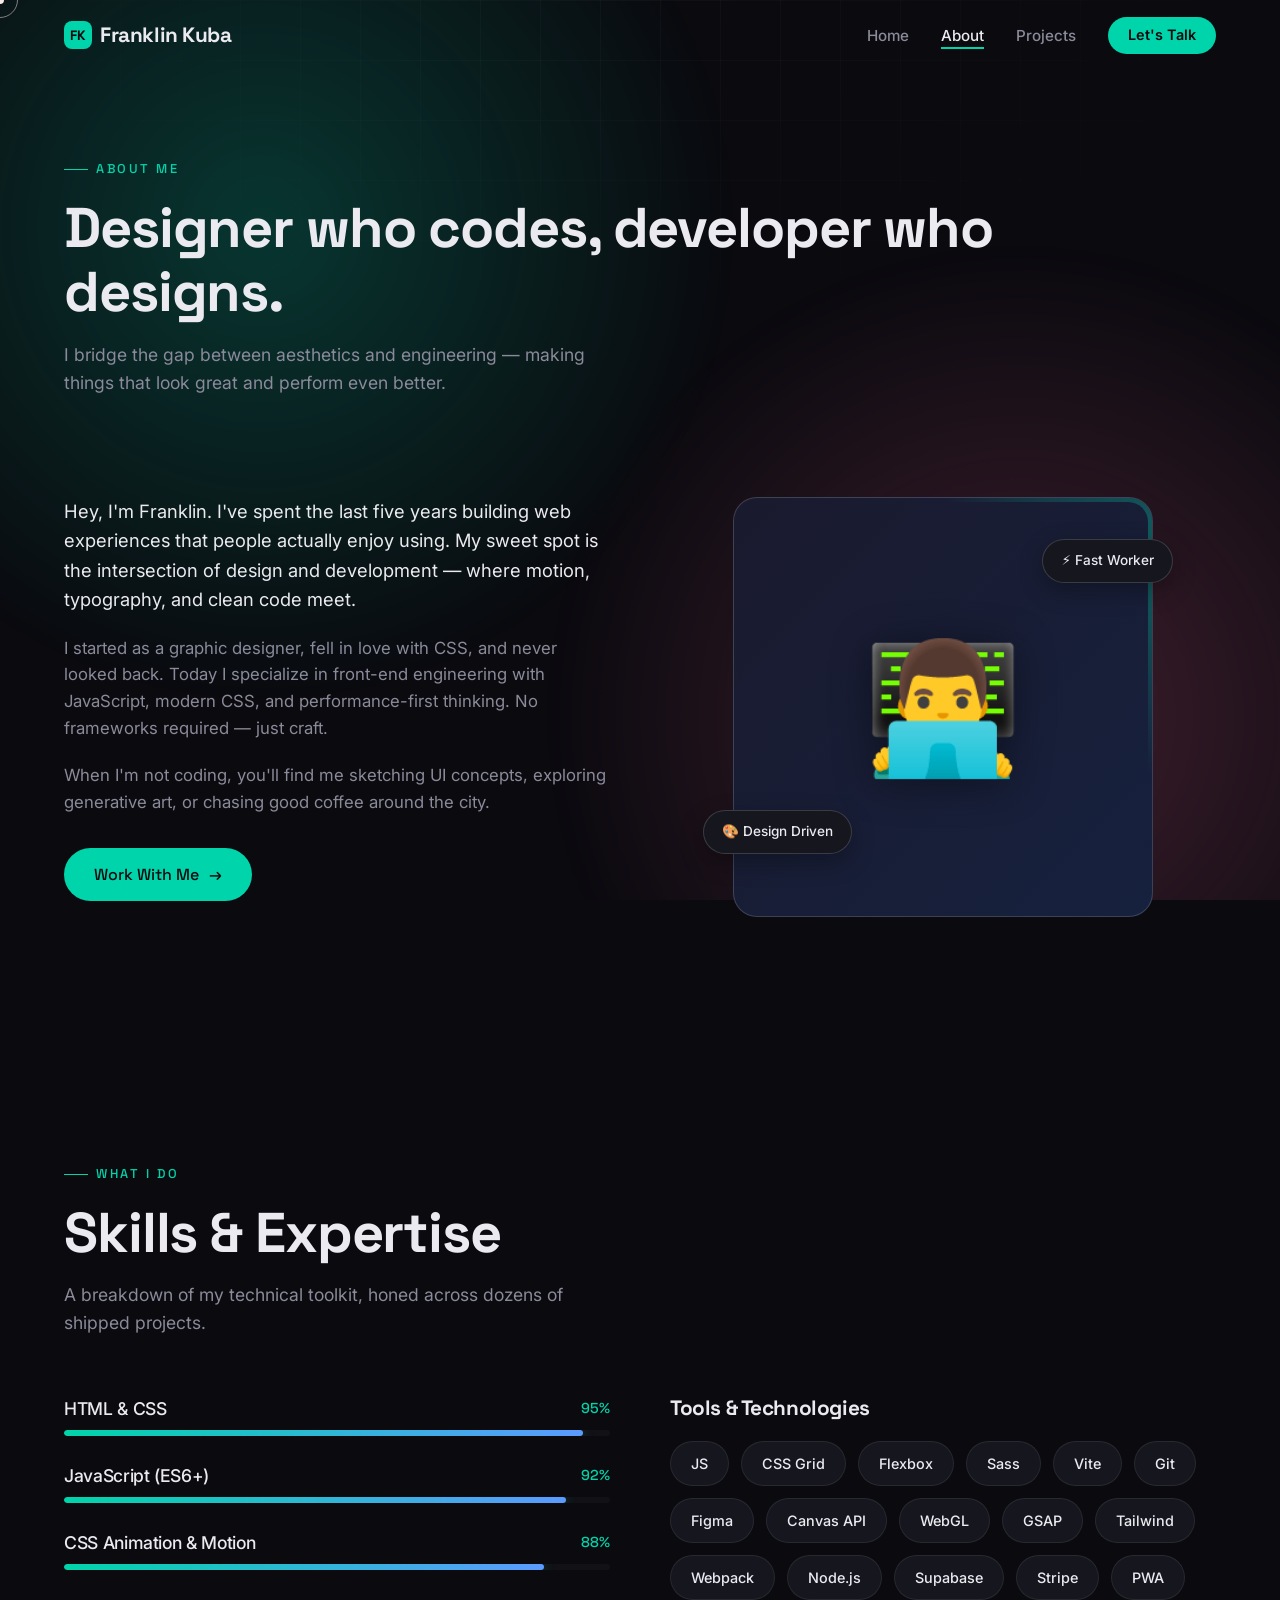
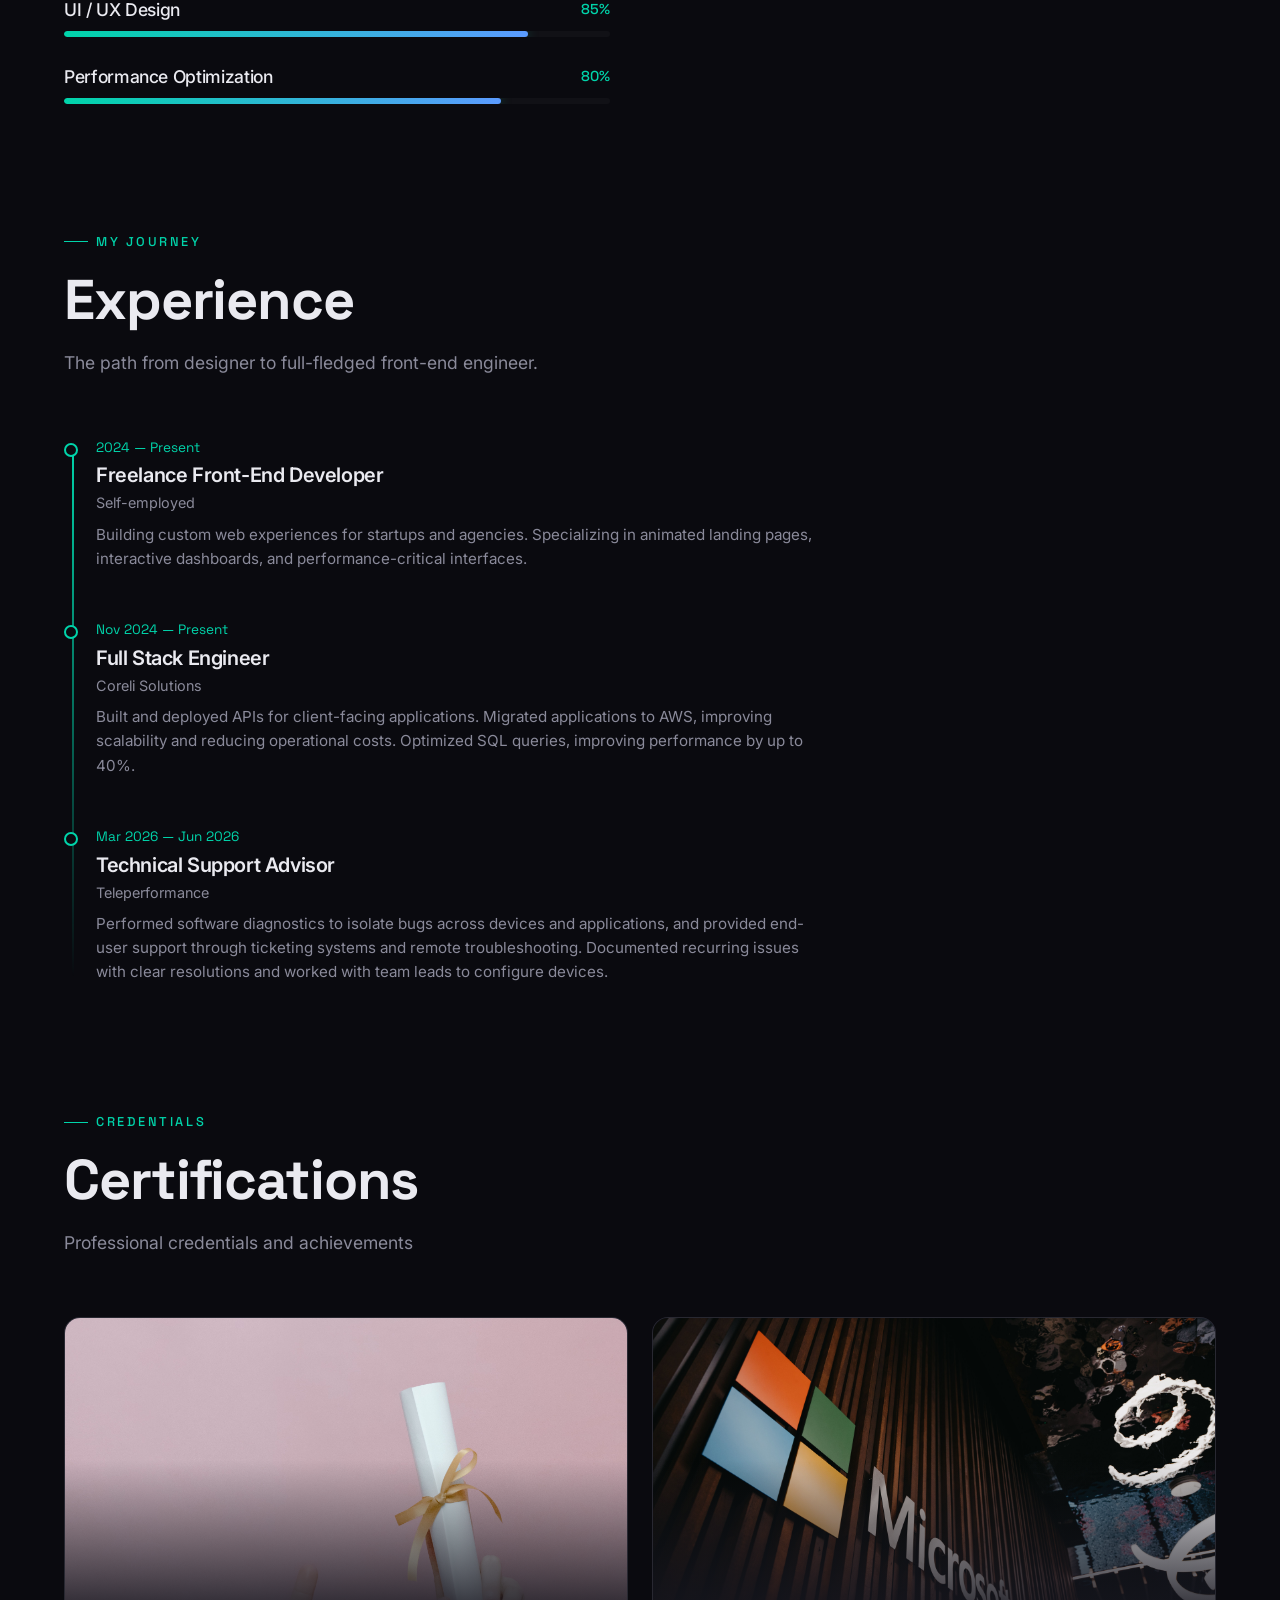
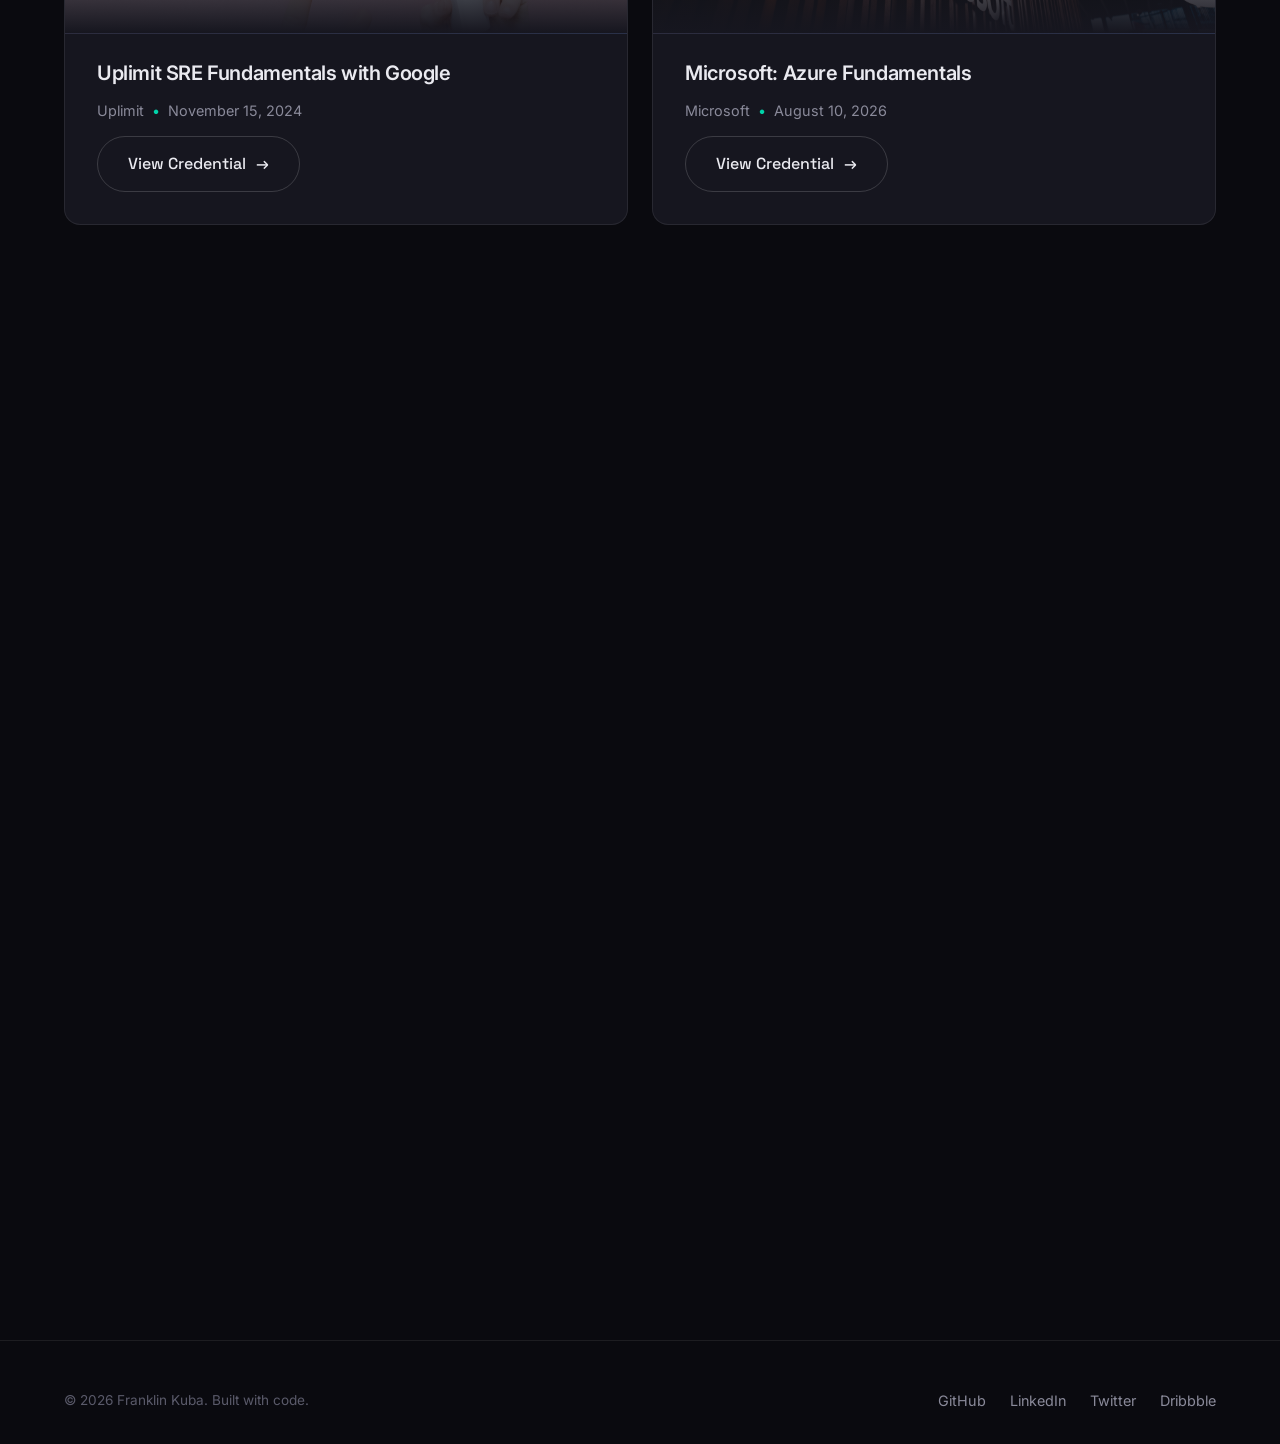
==== pages/about.html @ eb05f1f0 "chore: Fix wrong css path links" ====
<!doctype html>
<html lang="en">
  <head>
    <meta charset="UTF-8" />
    <link rel="icon" type="image/svg+xml" href="/vite.svg" />
    <meta name="viewport" content="width=device-width, initial-scale=1.0" />
    <link rel="stylesheet" href="../css/general.css" />
    <link rel="stylesheet" href="../css/about.css" />
    <title>About — Franklin Kuba</title>
  </head>
  <body>
    <div class="loader">
      <div class="loader-text">ABOUT</div>
      <div class="loader-bar"></div>
    </div>

    <div class="cursor-dot"></div>
    <div class="cursor-ring"></div>

    <div class="aurora"></div>
    <div class="grid-overlay"></div>

    <div class="page-wrapper">
      <!-- Navbar -->
      <nav class="navbar">
        <div class="container">
          <a href="../index.html" class="logo">
            <span class="logo-mark">FK</span>
            Franklin Kuba
          </a>
          <button class="nav-toggle" aria-label="Toggle menu">
            <span></span><span></span><span></span>
          </button>
          <ul class="nav-links">
            <li><a href="../index.html">Home</a></li>
            <li><a href="about.html">About</a></li>
            <li><a href="projects.html">Projects</a></li>
            <li>
              <a href="contact.html" class="nav-cta">Let's Talk</a>
            </li>
          </ul>
        </div>
      </nav>

      <!-- Page header -->
      <section class="page-header">
        <div class="container">
          <div class="reveal">
            <div class="eyebrow">About Me</div>
            <h1 class="section-title" style="margin-bottom: 16px">
              Designer who codes, developer who designs.
            </h1>
            <p class="section-sub">
              I bridge the gap between aesthetics and engineering — making
              things that look great and perform even better.
            </p>
          </div>
        </div>
      </section>

      <!-- Bio + Avatar -->
      <section style="padding-top: 0">
        <div class="container">
          <div class="two-col">
            <div class="reveal">
              <p
                style="
                  font-size: 1.15rem;
                  margin-bottom: 20px;
                  color: var(--text);
                "
              >
                Hey, I'm Franklin. I've spent the last five years building web
                experiences that people actually enjoy using. My sweet spot is
                the intersection of design and development — where motion,
                typography, and clean code meet.
              </p>
              <p
                style="
                  font-size: 1.05rem;
                  margin-bottom: 20px;
                  color: var(--text-muted);
                "
              >
                I started as a graphic designer, fell in love with CSS, and
                never looked back. Today I specialize in front-end engineering
                with JavaScript, modern CSS, and performance-first thinking. No
                frameworks required — just craft.
              </p>
              <p style="font-size: 1.05rem; color: var(--text-muted)">
                When I'm not coding, you'll find me sketching UI concepts,
                exploring generative art, or chasing good coffee around the
                city.
              </p>
              <div style="margin-top: 32px">
                <a href="contact.html" class="btn btn-primary">
                  Work With Me
                  <span>→</span>
                </a>
              </div>
            </div>

            <div class="reveal reveal-delay-2">
              <div class="avatar-wrap" data-parallax="0.05">
                <div class="avatar-frame">
                  <span class="emoji-inner">👨‍💻</span>
                </div>
                <div class="floating-badge badge-1">⚡ Fast Worker</div>
                <div class="floating-badge badge-2">🎨 Design Driven</div>
              </div>
            </div>
          </div>
        </div>
      </section>

      <!-- Skills -->
      <section>
        <div class="container">
          <div class="reveal">
            <div class="eyebrow">What I Do</div>
            <h2 class="section-title">Skills & Expertise</h2>
            <p class="section-sub">
              A breakdown of my technical toolkit, honed across dozens of
              shipped projects.
            </p>
          </div>

          <div class="two-col">
            <div class="skills-list reveal">
              <div class="skill-row">
                <div class="skill-head">
                  <h4>HTML & CSS</h4>
                  <span class="pct">95%</span>
                </div>
                <div class="skill-bar">
                  <div class="skill-fill" data-pct="95"></div>
                </div>
              </div>
              <div class="skill-row">
                <div class="skill-head">
                  <h4>JavaScript (ES6+)</h4>
                  <span class="pct">92%</span>
                </div>
                <div class="skill-bar">
                  <div class="skill-fill" data-pct="92"></div>
                </div>
              </div>
              <div class="skill-row">
                <div class="skill-head">
                  <h4>CSS Animation & Motion</h4>
                  <span class="pct">88%</span>
                </div>
                <div class="skill-bar">
                  <div class="skill-fill" data-pct="88"></div>
                </div>
              </div>
              <div class="skill-row">
                <div class="skill-head">
                  <h4>UI / UX Design</h4>
                  <span class="pct">85%</span>
                </div>
                <div class="skill-bar">
                  <div class="skill-fill" data-pct="85"></div>
                </div>
              </div>
              <div class="skill-row">
                <div class="skill-head">
                  <h4>Performance Optimization</h4>
                  <span class="pct">80%</span>
                </div>
                <div class="skill-bar">
                  <div class="skill-fill" data-pct="80"></div>
                </div>
              </div>
            </div>

            <div class="reveal reveal-delay-2">
              <h3 style="font-size: 1.3rem; margin-bottom: 20px">
                Tools & Technologies
              </h3>
              <div class="skill-chips">
                <div class="chip">JS</div>
                <div class="chip">CSS Grid</div>
                <div class="chip">Flexbox</div>
                <div class="chip">Sass</div>
                <div class="chip">Vite</div>
                <div class="chip">Git</div>
                <div class="chip">Figma</div>
                <div class="chip">Canvas API</div>
                <div class="chip">WebGL</div>
                <div class="chip">GSAP</div>
                <div class="chip">Tailwind</div>
                <div class="chip">Webpack</div>
                <div class="chip">Node.js</div>
                <div class="chip">Supabase</div>
                <div class="chip">Stripe</div>
                <div class="chip">PWA</div>
              </div>
            </div>
          </div>
        </div>
      </section>

      <!-- Timeline -->
      <section style="padding-top: 0">
        <div class="container">
          <div class="reveal">
            <div class="eyebrow">My Journey</div>
            <h2 class="section-title">Experience</h2>
            <p class="section-sub">
              The path from designer to full-fledged front-end engineer.
            </p>
          </div>

          <div class="timeline">
            <div class="timeline-item reveal">
              <div class="timeline-date">2024 — Present</div>
              <h4>Freelance Front-End Developer</h4>
              <div class="org">Self-employed</div>
              <p>
                Building custom web experiences for startups and agencies.
                Specializing in animated landing pages, interactive dashboards,
                and performance-critical interfaces.
              </p>
            </div>
            <div class="timeline-item reveal reveal-delay-1">
              <div class="timeline-date">Nov 2024 — Present</div>
              <h4>Full Stack Engineer</h4>
              <div class="org">Coreli Solutions</div>
              <p>
                Built and deployed APIs for client-facing applications. Migrated
                applications to AWS, improving scalability and reducing
                operational costs. Optimized SQL queries, improving performance
                by up to 40%.
              </p>
            </div>
            <div class="timeline-item reveal reveal-delay-2">
              <div class="timeline-date">Mar 2026 — Jun 2026</div>
              <h4>Technical Support Advisor</h4>
              <div class="org">Teleperformance</div>
              <p>
                Performed software diagnostics to isolate bugs across devices
                and applications, and provided end-user support through
                ticketing systems and remote troubleshooting. Documented
                recurring issues with clear resolutions and worked with team
                leads to configure devices.
              </p>
            </div>
          </div>
        </div>
      </section>

      <!-- Certifications -->
      <section style="padding-top: 0">
        <div class="container">
          <div class="reveal">
            <div class="eyebrow">Credentials</div>
            <h2 class="section-title">Certifications</h2>
            <p class="section-sub">Professional credentials and achievements</p>
          </div>

          <div class="info-grid">
            <article class="info-card reveal">
              <div class="info-card-image">
                <img
                  src="/images/pexels-certification.jpg"
                  alt="Uplimit SRE Fundamentals with Google certification"
                  loading="lazy"
                />
              </div>
              <div class="info-card-body">
                <h3>Uplimit SRE Fundamentals with Google</h3>
                <div class="info-card-meta">
                  <span>Uplimit</span>
                  <span class="dot">•</span>
                  <time datetime="2024-11-15">November 15, 2024</time>
                </div>
                <a
                  href="https://www.credential.net/1b061825-208e-40e1-88e0-7d75e5f5a80b#acc.vcsWuq3P"
                  target="_blank"
                  rel="noopener noreferrer"
                  class="btn btn-ghost"
                  >View Credential <span>→</span></a
                >
              </div>
            </article>

            <article class="info-card reveal reveal-delay-1">
              <div class="info-card-image">
                <img
                  src="/images/pexels-microsoft.jpg"
                  alt="Microsoft Azure Fundamentals certification"
                  loading="lazy"
                />
              </div>
              <div class="info-card-body">
                <h3>Microsoft: Azure Fundamentals</h3>
                <div class="info-card-meta">
                  <span>Microsoft</span>
                  <span class="dot">•</span>
                  <time datetime="2026-08-10">August 10, 2026</time>
                </div>
                <a
                  href="https://learn.microsoft.com/en-us/users/franklinkuba-4340/credentials/a5c5408ed3b37ac4?ref=https%3A%2F%2Fwww.linkedin.com%2F"
                  target="_blank"
                  rel="noopener noreferrer"
                  class="btn btn-ghost"
                  >View Credential <span>→</span></a
                >
              </div>
            </article>
          </div>
        </div>
      </section>

      <!-- Resume -->
      <section style="padding-top: 0">
        <div class="container">
          <div class="reveal">
            <div class="eyebrow">Resume</div>
            <h2 class="section-title">Resume</h2>
            <p class="section-sub">
              View my professional experience and qualifications
            </p>
          </div>

          <div class="info-grid">
            <article class="info-card info-card-wide reveal">
              <div class="info-card-image">
                <img
                  src="/images/pexels-resume.jpg"
                  alt="Franklin Kuba professional resume"
                  loading="lazy"
                />
              </div>
              <div class="info-card-body">
                <h3>My Professional Resume</h3>
                <p>
                  View my complete work history, education, and skills. Download
                  a copy for your records or view it online to see my full
                  professional background and technical expertise.
                </p>
                <div class="info-card-actions">
                  <a
                    href="/docs/Franklin_kuba_resume_oct_13.pdf"
                    target="_blank"
                    rel="noopener noreferrer"
                    class="btn btn-primary"
                    >View Resume <span>→</span></a
                  >
                  <a
                    href="/docs/Franklin_kuba_resume_oct_13.pdf"
                    download
                    class="btn btn-ghost"
                    >Download Resume</a
                  >
                </div>
              </div>
            </article>
          </div>
        </div>
      </section>

      <!-- CTA -->
      <section style="padding-top: 0">
        <div class="container">
          <div class="reveal" style="text-align: center">
            <h2 class="section-title">Want to know more?</h2>
            <p
              class="section-sub"
              style="margin-left: auto; margin-right: auto"
            >
              Check out my work or reach out directly — I'd love to hear about
              your project.
            </p>
            <div
              style="
                display: flex;
                gap: 16px;
                justify-content: center;
                flex-wrap: wrap;
              "
            >
              <a href="projects.html" class="btn btn-primary"
                >View Projects <span>→</span></a
              >
              <a href="contact.html" class="btn btn-ghost">Contact Me</a>
            </div>
          </div>
        </div>
      </section>

      <footer class="footer">
        <div class="container">
          <div class="footer-copy">© 2026 Franklin Kuba. Built with code.</div>
          <div class="footer-links">
            <a href="https://github.com" target="_blank">GitHub</a>
            <a href="https://linkedin.com" target="_blank">LinkedIn</a>
            <a href="https://twitter.com" target="_blank">Twitter</a>
            <a href="https://dribbble.com" target="_blank">Dribbble</a>
          </div>
        </div>
      </footer>
    </div>

    <script type="module" src="/js/main.js"></script>
  </body>
</html>
---- css/general.css ----
/* ============================================
   Portfolio — General (shared on every page)
   ============================================ */

@import url("https://fonts.googleapis.com/css2?family=Space+Grotesk:wght@400;500;700&family=Inter:wght@300;400;500;600&display=swap");

/* ---------- Reset & Base ---------- */
*,
*::before,
*::after {
  margin: 0;
  padding: 0;
  box-sizing: border-box;
}

:root {
  /* Colors */
  --bg: #0a0a0f;
  --bg-elev: #12121a;
  --bg-card: #16161f;
  --surface: rgba(255, 255, 255, 0.03);
  --surface-hover: rgba(255, 255, 255, 0.07);

  --text: #eaeaf0;
  --text-muted: #8a8a9a;
  --text-dim: #5a5a6a;

  --accent: #00d4aa;
  --accent-dim: #00a88a;
  --accent-glow: rgba(0, 212, 170, 0.35);
  --accent-2: #ff6b9d;
  --accent-3: #5b9bff;

  --border: rgba(255, 255, 255, 0.08);
  --border-bright: rgba(255, 255, 255, 0.16);

  /* Typography */
  --font-display: "Space Grotesk", system-ui, sans-serif;
  --font-body: "Inter", system-ui, sans-serif;

  /* Spacing */
  --space: 8px;
  --radius: 16px;
  --radius-sm: 10px;

  /* Transitions */
  --ease-out: cubic-bezier(0.16, 1, 0.3, 1);
  --ease-in-out: cubic-bezier(0.65, 0, 0.35, 1);
  --spring: cubic-bezier(0.34, 1.56, 0.64, 1);
  --ease-soft: cubic-bezier(0.33, 1, 0.68, 1);

  --nav-h: 72px;
}

html {
  scroll-behavior: smooth;
}

body {
  font-family: var(--font-body);
  font-weight: 400;
  line-height: 1.6;
  color: var(--text);
  background: var(--bg);
  overflow-x: hidden;
  -webkit-font-smoothing: antialiased;
  -moz-osx-font-smoothing: grayscale;
}

a {
  color: inherit;
  text-decoration: none;
}

ul {
  list-style: none;
}

h1,
h2,
h3,
h4 {
  font-family: var(--font-display);
  font-weight: 700;
  line-height: 1.15;
  letter-spacing: -0.02em;
}

/* ---------- Aurora background ---------- */
.aurora {
  position: fixed;
  inset: 0;
  z-index: 0;
  overflow: hidden;
  pointer-events: none;
}
.aurora::before,
.aurora::after {
  content: "";
  position: absolute;
  width: 75vw;
  height: 75vw;
  border-radius: 50%;
  opacity: 0.22;
  will-change: transform;
  animation: aurora-float 20s var(--ease-in-out) infinite alternate;
}
.aurora::before {
  background: radial-gradient(closest-side, var(--accent), transparent);
  top: -28%;
  left: -17%;
}
.aurora::after {
  background: radial-gradient(closest-side, var(--accent-2), transparent);
  bottom: -33%;
  right: -17%;
  animation-delay: -10s;
}

@keyframes aurora-float {
  0% {
    transform: translate(0, 0) scale(1);
  }
  50% {
    transform: translate(8vw, 6vh) scale(1.15);
  }
  100% {
    transform: translate(-5vw, 4vh) scale(0.9);
  }
}

/* ---------- Grid noise overlay ---------- */
.grid-overlay {
  position: fixed;
  inset: 0;
  z-index: 1;
  pointer-events: none;
  background-image:
    linear-gradient(to right, var(--border) 1px, transparent 1px),
    linear-gradient(to bottom, var(--border) 1px, transparent 1px);
  background-size: 60px 60px;
  mask-image: radial-gradient(
    ellipse 80% 60% at 50% 0%,
    black 0%,
    transparent 70%
  );
  -webkit-mask-image: radial-gradient(
    ellipse 80% 60% at 50% 0%,
    black 0%,
    transparent 70%
  );
  opacity: 0.4;
}

/* ---------- Custom cursor ---------- */
.cursor-dot,
.cursor-ring {
  position: fixed;
  top: 0;
  left: 0;
  border-radius: 50%;
  pointer-events: none;
  z-index: 9999;
  mix-blend-mode: difference;
}
.cursor-dot {
  width: 8px;
  height: 8px;
  background: #fff;
  transform: translate(-50%, -50%);
  transition:
    width 0.2s,
    height 0.2s;
}
.cursor-ring {
  width: 36px;
  height: 36px;
  border: 1.5px solid rgba(255, 255, 255, 0.5);
  transform: translate(-50%, -50%);
  transition:
    width 0.3s var(--spring),
    height 0.3s var(--spring),
    border-color 0.3s;
}
.cursor-ring.hover {
  width: 56px;
  height: 56px;
  border-color: var(--accent);
}

/* ---------- Loader ---------- */
.loader {
  position: fixed;
  inset: 0;
  z-index: 10000;
  background: var(--bg);
  display: flex;
  align-items: center;
  justify-content: center;
  transition:
    opacity 0.6s var(--ease-out),
    visibility 0.6s;
}
.loader.done {
  opacity: 0;
  visibility: hidden;
}
.loader-text {
  font-family: var(--font-display);
  font-size: 1.4rem;
  font-weight: 500;
  letter-spacing: 0.3em;
  color: var(--text-muted);
  overflow: hidden;
}
.loader-text span {
  display: inline-block;
  animation: loader-rise 0.6s var(--ease-out) forwards;
  opacity: 0;
  transform: translateY(20px);
}
@keyframes loader-rise {
  to {
    opacity: 1;
    transform: translateY(0);
  }
}
.loader-bar {
  position: absolute;
  bottom: 0;
  left: 0;
  height: 2px;
  width: 0%;
  background: var(--accent);
  box-shadow: 0 0 12px var(--accent-glow);
}

/* ---------- Layout ---------- */
.page-wrapper {
  position: relative;
  z-index: 2;
}

section {
  padding: 120px 0;
}

.container {
  max-width: 1200px;
  margin: 0 auto;
  padding: 0 24px;
}

.eyebrow {
  display: inline-flex;
  align-items: center;
  gap: 8px;
  font-family: var(--font-display);
  font-size: 0.8rem;
  font-weight: 500;
  text-transform: uppercase;
  letter-spacing: 0.2em;
  color: var(--accent);
  margin-bottom: 16px;
}
.eyebrow::before {
  content: "";
  width: 24px;
  height: 1px;
  background: var(--accent);
}

.section-title {
  font-size: clamp(2rem, 5vw, 3.5rem);
  margin-bottom: 16px;
}

.section-sub {
  font-size: 1.1rem;
  color: var(--text-muted);
  max-width: 560px;
  margin-bottom: 60px;
}

/* ---------- Page header (inner pages) ---------- */
.page-header {
  padding-top: calc(var(--nav-h) + 80px);
  padding-bottom: 40px;
}
.page-header .container {
  text-align: left;
}

/* ---------- Navbar ---------- */
.navbar {
  position: fixed;
  top: 0;
  left: 0;
  right: 0;
  height: var(--nav-h);
  z-index: 1000;
  display: flex;
  align-items: center;
  transition:
    background 0.4s var(--ease-out),
    border-color 0.4s;
  border-bottom: 1px solid transparent;
}
.navbar.scrolled {
  background: rgba(10, 10, 15, 0.8);
  backdrop-filter: blur(16px);
  -webkit-backdrop-filter: blur(16px);
  border-bottom: 1px solid var(--border);
}
.navbar .container {
  display: flex;
  align-items: center;
  justify-content: space-between;
  width: 100%;
}

.logo {
  font-family: var(--font-display);
  font-weight: 700;
  font-size: 1.3rem;
  letter-spacing: -0.02em;
  display: flex;
  align-items: center;
  gap: 8px;
}
.logo-mark {
  width: 28px;
  height: 28px;
  border-radius: 8px;
  background: var(--accent);
  display: grid;
  place-items: center;
  font-size: 0.85rem;
  color: var(--bg);
  font-weight: 700;
  transition: transform 0.4s var(--spring);
}
.logo:hover .logo-mark {
  transform: rotate(90deg) scale(1.1);
}

.nav-links {
  display: flex;
  gap: 32px;
  align-items: center;
}
.nav-links a {
  font-size: 0.95rem;
  font-weight: 500;
  color: var(--text-muted);
  position: relative;
  transition: color 0.3s;
  padding: 4px 0;
}
.nav-links a::after {
  content: "";
  position: absolute;
  bottom: 0;
  left: 0;
  width: 0;
  height: 2px;
  background: var(--accent);
  transition: width 0.3s var(--ease-out);
}
.nav-links a:hover,
.nav-links a.active {
  color: var(--text);
}
.nav-links a:hover::after,
.nav-links a.active::after {
  width: 100%;
}

/* Higher specificity than ".nav-links a" so these actually apply */
.nav-links a.nav-cta {
  display: inline-block;
  padding: 8px 20px;
  border-radius: 100px;
  background: var(--accent);
  color: var(--bg);
  font-weight: 600;
  font-size: 0.9rem;
  line-height: 1.4;
  transition:
    transform 0.3s var(--spring),
    box-shadow 0.3s;
}
.nav-links a.nav-cta::after {
  display: none;
}
.nav-links a.nav-cta:hover {
  color: var(--bg);
  transform: translateY(-2px);
  box-shadow: 0 8px 24px var(--accent-glow);
}

.nav-toggle {
  display: none;
  flex-direction: column;
  gap: 5px;
  background: none;
  border: none;
  cursor: pointer;
  padding: 8px;
}
.nav-toggle span {
  width: 24px;
  height: 2px;
  background: var(--text);
  border-radius: 2px;
  transition:
    transform 0.3s var(--ease-out),
    opacity 0.3s;
}
.nav-toggle.open span:nth-child(1) {
  transform: translateY(7px) rotate(45deg);
}
.nav-toggle.open span:nth-child(2) {
  opacity: 0;
}
.nav-toggle.open span:nth-child(3) {
  transform: translateY(-7px) rotate(-45deg);
}

/* ---------- Buttons ---------- */
.btn {
  display: inline-flex;
  align-items: center;
  gap: 10px;
  padding: 14px 30px;
  border-radius: 100px;
  font-family: var(--font-display);
  font-weight: 500;
  font-size: 1rem;
  cursor: pointer;
  border: none;
  position: relative;
  overflow: hidden;
  transition:
    transform 0.3s var(--spring),
    box-shadow 0.3s;
}
.btn-primary {
  background: var(--accent);
  color: var(--bg);
}
.btn-primary > * {
  position: relative;
  z-index: 1;
}
.btn-primary:hover {
  transform: translateY(-3px);
  box-shadow: 0 12px 32px rgba(0, 212, 170, 0.3);
}

.btn-ghost {
  background: transparent;
  color: var(--text);
  border: 1px solid var(--border-bright);
}
.btn-ghost:hover {
  border-color: var(--accent);
  color: var(--accent);
  transform: translateY(-3px);
}

/* ---------- Scroll reveal ---------- */
.reveal {
  opacity: 0;
  transform: translateY(40px);
  transition:
    opacity 0.8s var(--ease-out),
    transform 0.8s var(--ease-out);
}
.reveal.in {
  opacity: 1;
  transform: translateY(0);
}
.reveal-delay-1 {
  transition-delay: 0.1s;
}
.reveal-delay-2 {
  transition-delay: 0.2s;
}
.reveal-delay-3 {
  transition-delay: 0.3s;
}
.reveal-delay-4 {
  transition-delay: 0.4s;
}
.reveal-delay-5 {
  transition-delay: 0.5s;
}

/* ---------- Stagger text ---------- */
.split-line {
  overflow: hidden;
  display: block;
}
.split-word {
  display: inline-block;
  transform: translateY(110%);
  transition: transform 0.7s var(--ease-out);
}
.split-word.in {
  transform: translateY(0);
}

/* ---------- Hero (index) ---------- */
.hero {
  min-height: 100vh;
  display: flex;
  align-items: center;
  padding-top: var(--nav-h);
  padding-bottom: 60px;
  position: relative;
}
.hero .container {
  position: relative;
  z-index: 3;
  width: 100%;
}
.hero-badge {
  display: inline-flex;
  align-items: center;
  gap: 10px;
  padding: 8px 16px;
  border-radius: 100px;
  background: var(--surface);
  border: 1px solid var(--border);
  font-size: 0.85rem;
  color: var(--text-muted);
  margin-bottom: 32px;
  opacity: 0;
  animation: fade-down 0.8s var(--ease-out) 0.8s forwards;
}
.hero-badge .dot {
  width: 8px;
  height: 8px;
  border-radius: 50%;
  background: var(--accent);
  box-shadow: 0 0 8px var(--accent);
  animation: pulse 2s ease-in-out infinite;
}
@keyframes pulse {
  0%,
  100% {
    opacity: 1;
  }
  50% {
    opacity: 0.4;
  }
}
@keyframes fade-down {
  from {
    opacity: 0;
    transform: translateY(-20px);
  }
  to {
    opacity: 1;
    transform: translateY(0);
  }
}

.hero h1 {
  font-size: clamp(2.6rem, 8vw, 6rem);
  font-weight: 700;
  line-height: 0.95;
  margin-bottom: 28px;
}
.hero h1 .split-line {
  line-height: 0.95;
}
.hero h1 .accent-text {
  background: linear-gradient(135deg, var(--accent) 10%, var(--accent-3) 90%);
  -webkit-background-clip: text;
  background-clip: text;
  -webkit-text-fill-color: transparent;
  color: var(--accent);
  position: relative;
}
.hero h1 .accent-text .split-word {
  background: linear-gradient(135deg, var(--accent) 10%, var(--accent-3) 90%);
  -webkit-background-clip: text;
  background-clip: text;
  -webkit-text-fill-color: transparent;
  color: var(--accent);
}

.hero-desc {
  font-size: 1.2rem;
  color: var(--text-muted);
  max-width: 520px;
  margin-bottom: 40px;
  opacity: 0;
  animation: fade-up 0.8s var(--ease-out) 1.2s forwards;
}
/* fade-up is also used by .form-success in contact.css */
@keyframes fade-up {
  from {
    opacity: 0;
    transform: translateY(30px);
  }
  to {
    opacity: 1;
    transform: translateY(0);
  }
}

.hero-actions {
  display: flex;
  gap: 16px;
  flex-wrap: wrap;
  opacity: 0;
  animation: fade-up 0.8s var(--ease-out) 1.4s forwards;
}

.hero-stats {
  display: flex;
  gap: 48px;
  margin-top: 80px;
  opacity: 0;
  animation: fade-up 0.8s var(--ease-out) 1.6s forwards;
}
.hero-stat .num {
  font-family: var(--font-display);
  font-size: 2.5rem;
  font-weight: 700;
  color: var(--accent);
}
.hero-stat .label {
  font-size: 0.85rem;
  color: var(--text-dim);
  text-transform: uppercase;
  letter-spacing: 0.1em;
}

/* Scroll indicator */
.scroll-indicator {
  position: absolute;
  bottom: 30px;
  left: 50%;
  transform: translateX(-50%);
  width: 26px;
  height: 42px;
  border: 2px solid var(--border-bright);
  border-radius: 14px;
  display: flex;
  justify-content: center;
  padding-top: 6px;
  opacity: 0;
  animation: fade-up 0.8s var(--ease-out) 2s forwards;
}
.scroll-indicator .wheel {
  width: 4px;
  height: 8px;
  background: var(--accent);
  border-radius: 2px;
  animation: scroll-wheel 1.8s ease-in-out infinite;
}
@keyframes scroll-wheel {
  0% {
    transform: translateY(0);
    opacity: 1;
  }
  40% {
    transform: translateY(12px);
    opacity: 0;
  }
  60% {
    transform: translateY(0);
    opacity: 0;
  }
  100% {
    transform: translateY(0);
    opacity: 1;
  }
}

/* ---------- Marquee ---------- */
.marquee {
  overflow: hidden;
  border-top: 1px solid var(--border);
  border-bottom: 1px solid var(--border);
  padding: 20px 0;
  white-space: nowrap;
  background: var(--bg-elev);
}
.marquee-track {
  display: inline-flex;
  gap: 48px;
  animation: marquee-scroll 25s linear infinite;
}
.marquee-track span {
  font-family: var(--font-display);
  font-size: 1.5rem;
  font-weight: 500;
  color: var(--text-dim);
  display: inline-flex;
  align-items: center;
  gap: 48px;
}
.marquee-track span::after {
  content: "✦";
  color: var(--accent);
  font-size: 1rem;
}
@keyframes marquee-scroll {
  to {
    transform: translateX(-50%);
  }
}

/* ---------- Project cards ---------- */
.projects-grid {
  display: grid;
  grid-template-columns: repeat(auto-fill, minmax(320px, 1fr));
  gap: 28px;
  /* Only the cards react to the pointer, not the gaps between them */
  pointer-events: none;
}

/*
  All card motion goes through three variables (--ty, --ry, --s), so the
  transform has the exact same shape in every state. That lets the browser
  interpolate it smoothly instead of jumping between different transform lists.
  ".project-card.reveal" is listed so this also wins over ".reveal.in".
*/
.project-card,
.project-card.reveal {
  --ty: 0px;
  --ry: 0deg;
  --s: 1;
  transform: perspective(1000px) translate3d(0, var(--ty), 0) rotateY(var(--ry))
    scale(var(--s));
}
.project-card.reveal:not(.in) {
  --ty: 40px; /* scroll-reveal start position */
}

.project-card {
  position: relative;
  aspect-ratio: 4 / 5;
  border-radius: var(--radius);
  overflow: hidden;
  cursor: pointer;
  pointer-events: auto;
  border: 1px solid var(--border);
  background: var(--bg-card);
  /* Removes jagged edges while a card is rotated in 3D */
  backface-visibility: hidden;
  -webkit-backface-visibility: hidden;
  /*
    The 0.12s delay is only used on the way back to rest. It lets the pointer
    cross the gap between two cards without everything snapping back and forth.
  */
  transition:
    transform 0.7s var(--ease-soft) 0.12s,
    opacity 0.8s var(--ease-out),
    border-color 0.4s ease 0.12s,
    box-shadow 0.5s ease 0.12s;

  /*
    Optional mirror reflection (Chrome / Edge / Safari). It is expensive to
    render and was the main cause of the stutter, so it is off by default.
    -webkit-box-reflect: below 6px
      linear-gradient(transparent 75%, rgba(0, 0, 0, 0.18));
  */
}

/* Hovered card: lifts and grows slightly */
.projects-grid .project-card:hover {
  --ty: -10px;
  --s: 1.03;
  z-index: 5;
  border-color: rgba(196, 181, 253, 0.45);
  box-shadow:
    0 25px 60px rgba(0, 0, 0, 0.5),
    0 0 40px rgba(139, 92, 246, 0.2);
  transition-delay: 0s;
}

/* Dark veil used to dim the other cards (cheaper than a CSS filter) */
.project-card::before {
  content: "";
  position: absolute;
  inset: 0;
  z-index: 2;
  background: rgba(6, 6, 14, 0.5);
  opacity: 0;
  pointer-events: none;
  transition: opacity 0.5s ease 0.12s;
}

/* Glass sheen that sweeps across the card on hover (transform only, so it stays smooth) */
.project-card::after {
  content: "";
  position: absolute;
  top: 0;
  bottom: 0;
  left: 0;
  width: 60%;
  z-index: 3;
  pointer-events: none;
  background: linear-gradient(
    105deg,
    transparent 0%,
    rgba(255, 255, 255, 0.16) 50%,
    transparent 100%
  );
  transform: translateX(-140%) skewX(-18deg);
}
.project-card:hover::after {
  transform: translateX(270%) skewX(-18deg);
  transition: transform 1s var(--ease-soft);
}

/* Gallery-style neighbour reaction (mouse / trackpad devices only) */
@media (hover: hover) and (pointer: fine) {
  /* Cards before the hovered one tilt one way and dim */
  .projects-grid:hover > .project-card:not(:hover) {
    --ry: 18deg;
    --s: 0.95;
    transition-delay: 0s;
  }
  /* Cards after the hovered one tilt the other way (must stay after the rule above) */
  .projects-grid > .project-card:hover ~ .project-card {
    --ry: -18deg;
  }
  .projects-grid:hover > .project-card:not(:hover)::before {
    opacity: 1;
    transition-delay: 0s;
  }
}

/* Full-bleed media (default placeholder, or a real <img>) */
.project-thumb {
  position: absolute;
  inset: 0;
  background:
    radial-gradient(circle at 25% 20%, var(--accent-glow), transparent 55%),
    radial-gradient(
      circle at 80% 85%,
      rgba(124, 124, 255, 0.25),
      transparent 55%
    ),
    linear-gradient(135deg, #1a1a2e, #16213e);
}
.project-thumb img {
  width: 100%;
  height: 100%;
  object-fit: cover;
  display: block;
  transition: transform 0.8s var(--ease-soft);
}
.project-thumb .emoji {
  font-size: 5rem;
  display: grid;
  place-items: center;
  height: 100%;
  transition: transform 0.6s var(--ease-out);
}
.project-card:hover .project-thumb .emoji,
.project-card:hover .project-thumb img {
  transform: scale(1.08);
}

/* Title: small glass chip, always visible */
.project-title-chip {
  position: absolute;
  left: 16px;
  bottom: 16px;
  padding: 8px 16px;
  border-radius: 100px;
  font-size: 0.9rem;
  font-weight: 600;
  background: rgba(255, 255, 255, 0.08);
  border: 1px solid rgba(255, 255, 255, 0.15);
  backdrop-filter: blur(12px);
  -webkit-backdrop-filter: blur(12px);
  transition: opacity 0.3s;
}
.project-card:hover .project-title-chip {
  opacity: 0;
}

/* Glass overlay: hidden until hover */
.project-body {
  position: absolute;
  left: 12px;
  right: 12px;
  bottom: 12px;
  padding: 22px;
  border-radius: calc(var(--radius) - 4px);
  /* mirror-glass highlight over a dark tint: stays readable over light images */
  background:
    linear-gradient(
      145deg,
      rgba(255, 255, 255, 0.14) 0%,
      rgba(255, 255, 255, 0.02) 45%
    ),
    rgba(10, 10, 20, 0.55);
  border: 1px solid rgba(255, 255, 255, 0.16);
  box-shadow:
    inset 0 1px 0 rgba(255, 255, 255, 0.25),
    0 10px 40px rgba(0, 0, 0, 0.35);
  backdrop-filter: blur(22px) saturate(140%) brightness(0.7);
  -webkit-backdrop-filter: blur(22px) saturate(140%) brightness(0.7);
  opacity: 0;
  transform: translateY(24px);
  transition:
    opacity 0.4s var(--ease-out),
    transform 0.5s var(--ease-out);
}
.project-card:hover .project-body {
  opacity: 1;
  transform: translateY(0);
}

.project-body h3 {
  color: #fff;
  text-shadow: 0 1px 8px rgba(0, 0, 0, 0.5);
  margin-bottom: 12px;
}

.project-body p {
  font-size: 0.92rem;
  line-height: 1.65;
  color: rgba(255, 255, 255, 0.88);
  text-shadow: 0 1px 6px rgba(0, 0, 0, 0.6);
  margin-bottom: 20px;
}

/* Tags: translucent glassy purple (same hues as the Live Demo button) */
.project-tags {
  display: flex;
  gap: 8px;
  flex-wrap: wrap;
  margin-bottom: 22px;
}
.project-tags span {
  font-size: 0.78rem;
  padding: 4px 12px;
  border-radius: 100px;
  color: #ede9fe;
  background: linear-gradient(
    135deg,
    rgba(196, 181, 253, 0.25),
    rgba(139, 92, 246, 0.2)
  );
  border: 1px solid rgba(196, 181, 253, 0.35);
  box-shadow: inset 0 1px 0 rgba(255, 255, 255, 0.25);
}

/* Project links */
.project-links {
  display: flex;
  flex-wrap: wrap;
  gap: 12px;
}
.project-links a {
  display: inline-flex;
  align-items: center;
  justify-content: center;
  gap: 8px;
  font-family: var(--font-display);
  font-size: 0.85rem;
  font-weight: 500;
  padding: 10px 18px;
  border-radius: 6px;
  transition:
    transform 0.3s var(--spring),
    box-shadow 0.3s,
    border-color 0.3s,
    color 0.3s,
    background 0.3s;
}
.project-links a svg {
  width: 15px;
  height: 15px;
  flex-shrink: 0;
  fill: currentColor;
}

/* Live Demo: light purple gradient */
.project-links .link-live {
  background: linear-gradient(135deg, #c4b5fd, #8b5cf6);
  color: #fff;
  font-weight: 600;
  border: none;
  text-shadow: 0 1px 2px rgba(0, 0, 0, 0.25);
}
.project-links .link-live:hover {
  transform: translateY(-2px);
  box-shadow: 0 8px 24px rgba(139, 92, 246, 0.45);
}

/* GitHub: transparent rectangle */
.project-links .link-repo {
  background: transparent;
  color: #fff;
  border: 1px solid rgba(255, 255, 255, 0.3);
}
.project-links .link-repo:hover {
  transform: translateY(-2px);
  border-color: var(--accent);
  color: var(--accent);
}

/* Touch devices have no hover, so keep the glass panel visible */
@media (hover: none) {
  .project-body {
    opacity: 1;
    transform: none;
  }
  .project-title-chip {
    display: none;
  }
}

/* ---------- Tilt card (3D hover effect) ---------- */
.tilt-card {
  transform-style: preserve-3d;
  perspective: 1000px;
}

/* ---------- Big number stats ---------- */
.stats-grid {
  display: grid;
  grid-template-columns: repeat(auto-fit, minmax(200px, 1fr));
  gap: 24px;
}
.stat-card {
  background: var(--bg-card);
  border: 1px solid var(--border);
  border-radius: var(--radius);
  padding: 32px;
  text-align: center;
  transition:
    transform 0.4s var(--spring),
    border-color 0.3s;
}
.stat-card:hover {
  transform: translateY(-6px);
  border-color: var(--accent);
}
.stat-card .num {
  font-family: var(--font-display);
  font-size: 3rem;
  font-weight: 700;
  background: linear-gradient(135deg, var(--accent), var(--accent-3));
  -webkit-background-clip: text;
  background-clip: text;
  -webkit-text-fill-color: transparent;
}
.stat-card .label {
  font-size: 0.9rem;
  color: var(--text-muted);
  margin-top: 8px;
}

/* ---------- Footer ---------- */
.footer {
  border-top: 1px solid var(--border);
  padding: 48px 0 32px;
  position: relative;
  z-index: 2;
}
.footer .container {
  display: flex;
  justify-content: space-between;
  align-items: center;
  flex-wrap: wrap;
  gap: 24px;
}
.footer-links {
  display: flex;
  gap: 24px;
}
.footer-links a {
  font-size: 0.9rem;
  color: var(--text-muted);
  transition: color 0.3s;
}
.footer-links a:hover {
  color: var(--accent);
}
.footer-copy {
  font-size: 0.85rem;
  color: var(--text-dim);
}

/* ---------- Responsive ---------- */
@media (max-width: 768px) {
  section {
    padding: 80px 0;
  }

  .nav-links {
    position: fixed;
    top: var(--nav-h);
    left: 0;
    right: 0;
    background: rgba(10, 10, 15, 0.97);
    backdrop-filter: blur(20px);
    flex-direction: column;
    padding: 32px;
    gap: 20px;
    transform: translateY(-120%);
    opacity: 0;
    visibility: hidden;
    transition:
      transform 0.4s var(--ease-out),
      opacity 0.4s;
    border-bottom: 1px solid var(--border);
  }
  .nav-links.open {
    transform: translateY(0);
    opacity: 1;
    visibility: visible;
  }
  .nav-toggle {
    display: flex;
  }

  .hero-stats {
    gap: 28px;
    flex-wrap: wrap;
  }
  .footer .container {
    flex-direction: column;
    text-align: center;
  }

  .cursor-dot,
  .cursor-ring {
    display: none;
  }
}

/* ---------- Selection ---------- */
::selection {
  background: var(--accent);
  color: var(--bg);
}

/* ---------- Scrollbar ---------- */
::-webkit-scrollbar {
  width: 8px;
}
::-webkit-scrollbar-track {
  background: var(--bg);
}
::-webkit-scrollbar-thumb {
  background: var(--border-bright);
  border-radius: 4px;
}
::-webkit-scrollbar-thumb:hover {
  background: var(--accent-dim);
}
---- css/about.css ----
/* ============================================
   Portfolio — About
   Requires general.css (uses its variables)
   ============================================ */

/* ---------- Two-column layout ---------- */
.two-col {
    display: grid;
    grid-template-columns: 1fr 1fr;
    gap: 60px;
    align-items: start;
}

/* ---------- Avatar ---------- */
.avatar-wrap {
    position: relative;
    width: 100%;
    max-width: 420px;
    aspect-ratio: 1;
    margin: 0 auto;
}
.avatar-frame {
    width: 100%;
    height: 100%;
    border-radius: 24px;
    background: linear-gradient(135deg, #1a1a2e, #16213e);
    border: 1px solid var(--border-bright);
    display: grid;
    place-items: center;
    font-size: 8rem;
    position: relative;
    overflow: hidden;
}
.avatar-frame::before {
    content: '';
    position: absolute;
    inset: -50%;
    background: conic-gradient(
        from 0deg,
        transparent,
        var(--accent-glow),
        transparent 30%
    );
    animation: spin 6s linear infinite;
}
.avatar-frame::after {
    content: '';
    position: absolute;
    inset: 4px;
    border-radius: 20px;
    background: linear-gradient(135deg, #1a1a2e, #16213e);
}
.avatar-frame .emoji-inner {
    position: relative;
    z-index: 1;
    filter: drop-shadow(0 4px 20px rgba(0, 0, 0, 0.4));
}
@keyframes spin {
    to {
        transform: rotate(360deg);
    }
}

.floating-badge {
    position: absolute;
    padding: 10px 18px;
    border-radius: 100px;
    background: var(--bg-card);
    border: 1px solid var(--border-bright);
    font-size: 0.85rem;
    font-weight: 500;
    box-shadow: 0 8px 24px rgba(0, 0, 0, 0.3);
    animation: float-badge 4s ease-in-out infinite;
}
.floating-badge.badge-1 {
    top: 10%;
    right: -20px;
}
.floating-badge.badge-2 {
    bottom: 15%;
    left: -30px;
    animation-delay: -2s;
}
@keyframes float-badge {
    0%,
    100% {
        transform: translateY(0);
    }
    50% {
        transform: translateY(-12px);
    }
}

/* ---------- Big number stats ---------- */
.stats-grid {
    display: grid;
    grid-template-columns: repeat(auto-fit, minmax(200px, 1fr));
    gap: 24px;
}
.stat-card {
    background: var(--bg-card);
    border: 1px solid var(--border);
    border-radius: var(--radius);
    padding: 32px;
    text-align: center;
    transition:
        transform 0.4s var(--spring),
        border-color 0.3s;
}
.stat-card:hover {
    transform: translateY(-6px);
    border-color: var(--accent);
}
.stat-card .num {
    font-family: var(--font-display);
    font-size: 3rem;
    font-weight: 700;
    background: linear-gradient(135deg, var(--accent), var(--accent-3));
    -webkit-background-clip: text;
    background-clip: text;
    -webkit-text-fill-color: transparent;
}
.stat-card .label {
    font-size: 0.9rem;
    color: var(--text-muted);
    margin-top: 8px;
}

/* ---------- Skills ---------- */
.skills-list {
    display: flex;
    flex-direction: column;
    gap: 28px;
    max-width: 760px;
}
.skill-row {
    display: flex;
    flex-direction: column;
    gap: 10px;
}
.skill-head {
    display: flex;
    justify-content: space-between;
    align-items: center;
}
.skill-head h4 {
    font-size: 1.1rem;
    font-family: var(--font-body);
    font-weight: 500;
}
.skill-head .pct {
    font-family: var(--font-display);
    font-weight: 500;
    color: var(--accent);
    font-size: 0.9rem;
}
.skill-bar {
    height: 6px;
    border-radius: 3px;
    background: var(--surface);
    overflow: hidden;
}
.skill-fill {
    height: 100%;
    width: 0;
    border-radius: 3px;
    background: linear-gradient(90deg, var(--accent), var(--accent-3));
    transition: width 1.5s var(--ease-out);
    box-shadow: 0 0 12px var(--accent-glow);
}

/* ---------- Skill chips ---------- */
.skill-chips {
    display: flex;
    flex-wrap: wrap;
    gap: 12px;
}
.chip {
    padding: 10px 20px;
    border-radius: 100px;
    background: var(--bg-card);
    border: 1px solid var(--border);
    font-size: 0.9rem;
    font-weight: 500;
    transition: all 0.3s var(--spring);
    cursor: default;
}
.chip:hover {
    transform: translateY(-4px) scale(1.05);
    border-color: var(--accent);
    color: var(--accent);
    box-shadow: 0 8px 20px rgba(0, 212, 170, 0.15);
}

/* ---------- Timeline ---------- */
.timeline {
    position: relative;
    padding-left: 32px;
    max-width: 760px;
}
.timeline::before {
    content: '';
    position: absolute;
    left: 8px;
    top: 8px;
    bottom: 8px;
    width: 2px;
    background: linear-gradient(to bottom, var(--accent), transparent);
}
.timeline-item {
    position: relative;
    padding-bottom: 48px;
}
.timeline-item:last-child {
    padding-bottom: 0;
}
.timeline-item::before {
    content: '';
    position: absolute;
    left: -32px;
    top: 6px;
    width: 14px;
    height: 14px;
    border-radius: 50%;
    background: var(--bg);
    border: 2px solid var(--accent);
    transition:
        box-shadow 0.3s,
        transform 0.3s;
}
.timeline-item:hover::before {
    box-shadow: 0 0 16px var(--accent-glow);
    transform: scale(1.3);
}
.timeline-date {
    font-family: var(--font-display);
    font-size: 0.85rem;
    color: var(--accent);
    margin-bottom: 6px;
}
.timeline-item h4 {
    font-size: 1.25rem;
    font-family: var(--font-body);
    font-weight: 600;
    margin-bottom: 4px;
}
.timeline-item .org {
    font-size: 0.9rem;
    color: var(--text-muted);
    margin-bottom: 8px;
}
.timeline-item p {
    font-size: 0.95rem;
    color: var(--text-muted);
}

/* ---------- Info cards (Certifications & Resume) ---------- */
.info-grid {
    display: grid;
    grid-template-columns: repeat(auto-fit, minmax(300px, 1fr));
    gap: 24px;
}
.info-card {
    position: relative;
    display: flex;
    flex-direction: column;
    background: var(--bg-card);
    border: 1px solid var(--border);
    border-radius: var(--radius);
    overflow: hidden;
    transition:
        transform 0.4s var(--spring),
        border-color 0.3s,
        box-shadow 0.3s;
}
.info-card:hover {
    transform: translateY(-6px);
    border-color: var(--accent);
    box-shadow: 0 16px 40px rgba(0, 0, 0, 0.3);
}

/* Image banner */
.info-card-image {
    position: relative;
    aspect-ratio: 16 / 9;
    overflow: hidden;
    background: linear-gradient(135deg, #1a1a2e, #16213e);
    border-bottom: 1px solid var(--border);
}
.info-card-image img {
    width: 100%;
    height: 100%;
    object-fit: cover;
    display: block;
    transition: transform 0.6s var(--ease-out);
}
.info-card-image::after {
    content: '';
    position: absolute;
    inset: 0;
    background: linear-gradient(to top, var(--bg-card), transparent 55%);
    pointer-events: none;
}
.info-card:hover .info-card-image img {
    transform: scale(1.06);
}

/* Body */
.info-card-body {
    display: flex;
    flex-direction: column;
    align-items: flex-start;
    flex: 1;
    gap: 14px;
    padding: 28px 32px 32px;
}
.info-card h3 {
    font-size: 1.25rem;
    font-family: var(--font-body);
    font-weight: 600;
}
.info-card p {
    font-size: 0.95rem;
    color: var(--text-muted);
}
.info-card-meta {
    display: flex;
    flex-wrap: wrap;
    align-items: center;
    gap: 8px;
    font-size: 0.9rem;
    color: var(--text-muted);
}
.info-card-meta .dot {
    color: var(--accent);
}
.info-card-body > .btn,
.info-card-actions {
    margin-top: auto;
}
.info-card-actions {
    display: flex;
    flex-wrap: wrap;
    gap: 12px;
}

/* Resume card: image left, content right on desktop */
.info-card-wide {
    grid-column: 1 / -1;
    flex-direction: row;
}
.info-card-wide .info-card-image {
    flex: 0 0 38%;
    aspect-ratio: auto;
    min-height: 260px;
    border-bottom: 0;
    border-right: 1px solid var(--border);
}
.info-card-wide .info-card-image::after {
    background: linear-gradient(to right, transparent 55%, var(--bg-card));
}
.info-card-wide .info-card-body {
    justify-content: center;
    padding: 40px;
}

@media (max-width: 768px) {
    .info-grid {
        grid-template-columns: 1fr;
    }
    .info-card-wide {
        flex-direction: column;
    }
    .info-card-wide .info-card-image {
        flex: none;
        aspect-ratio: 16 / 9;
        min-height: 0;
        border-right: 0;
        border-bottom: 1px solid var(--border);
    }
    .info-card-wide .info-card-image::after {
        background: linear-gradient(to top, var(--bg-card), transparent 55%);
    }
    .info-card-body,
    .info-card-wide .info-card-body {
        padding: 24px;
    }
}

/* ---------- Responsive ---------- */
@media (max-width: 768px) {
    .two-col {
        grid-template-columns: 1fr;
        gap: 40px;
    }
}
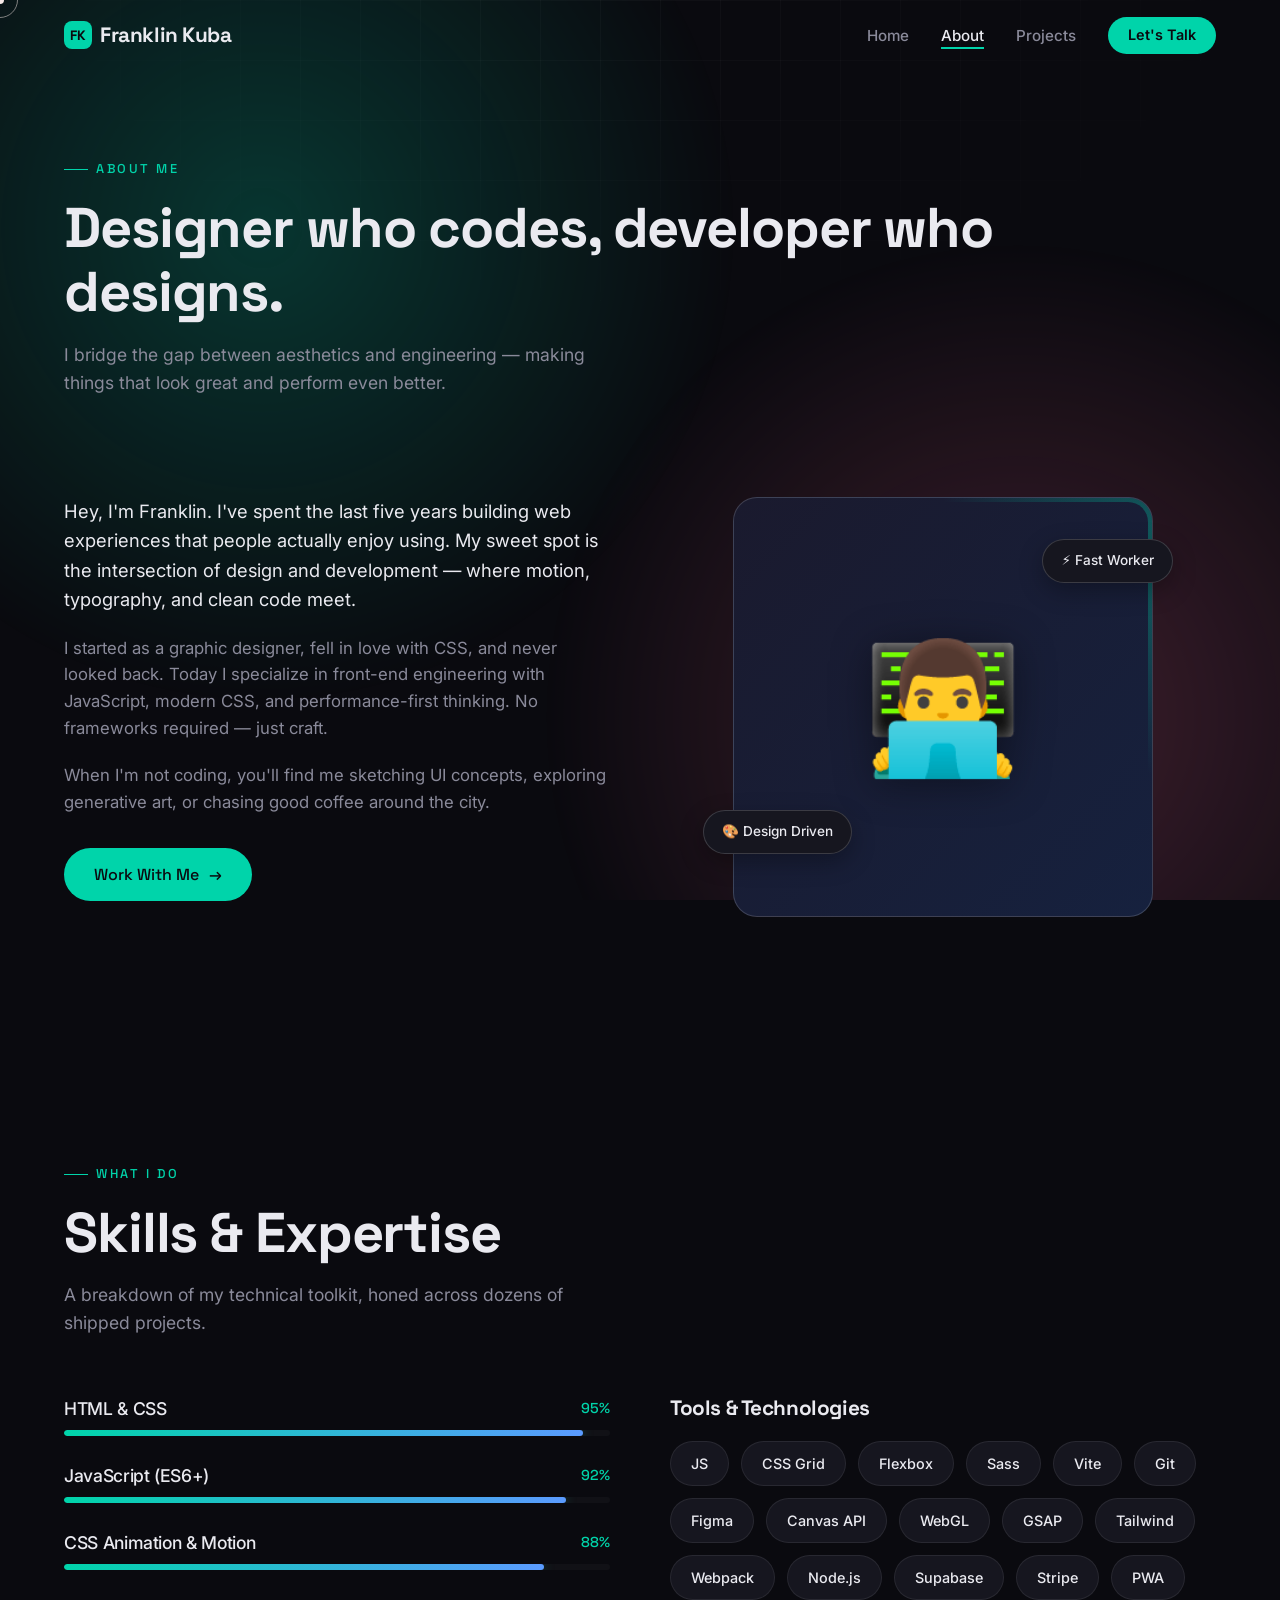
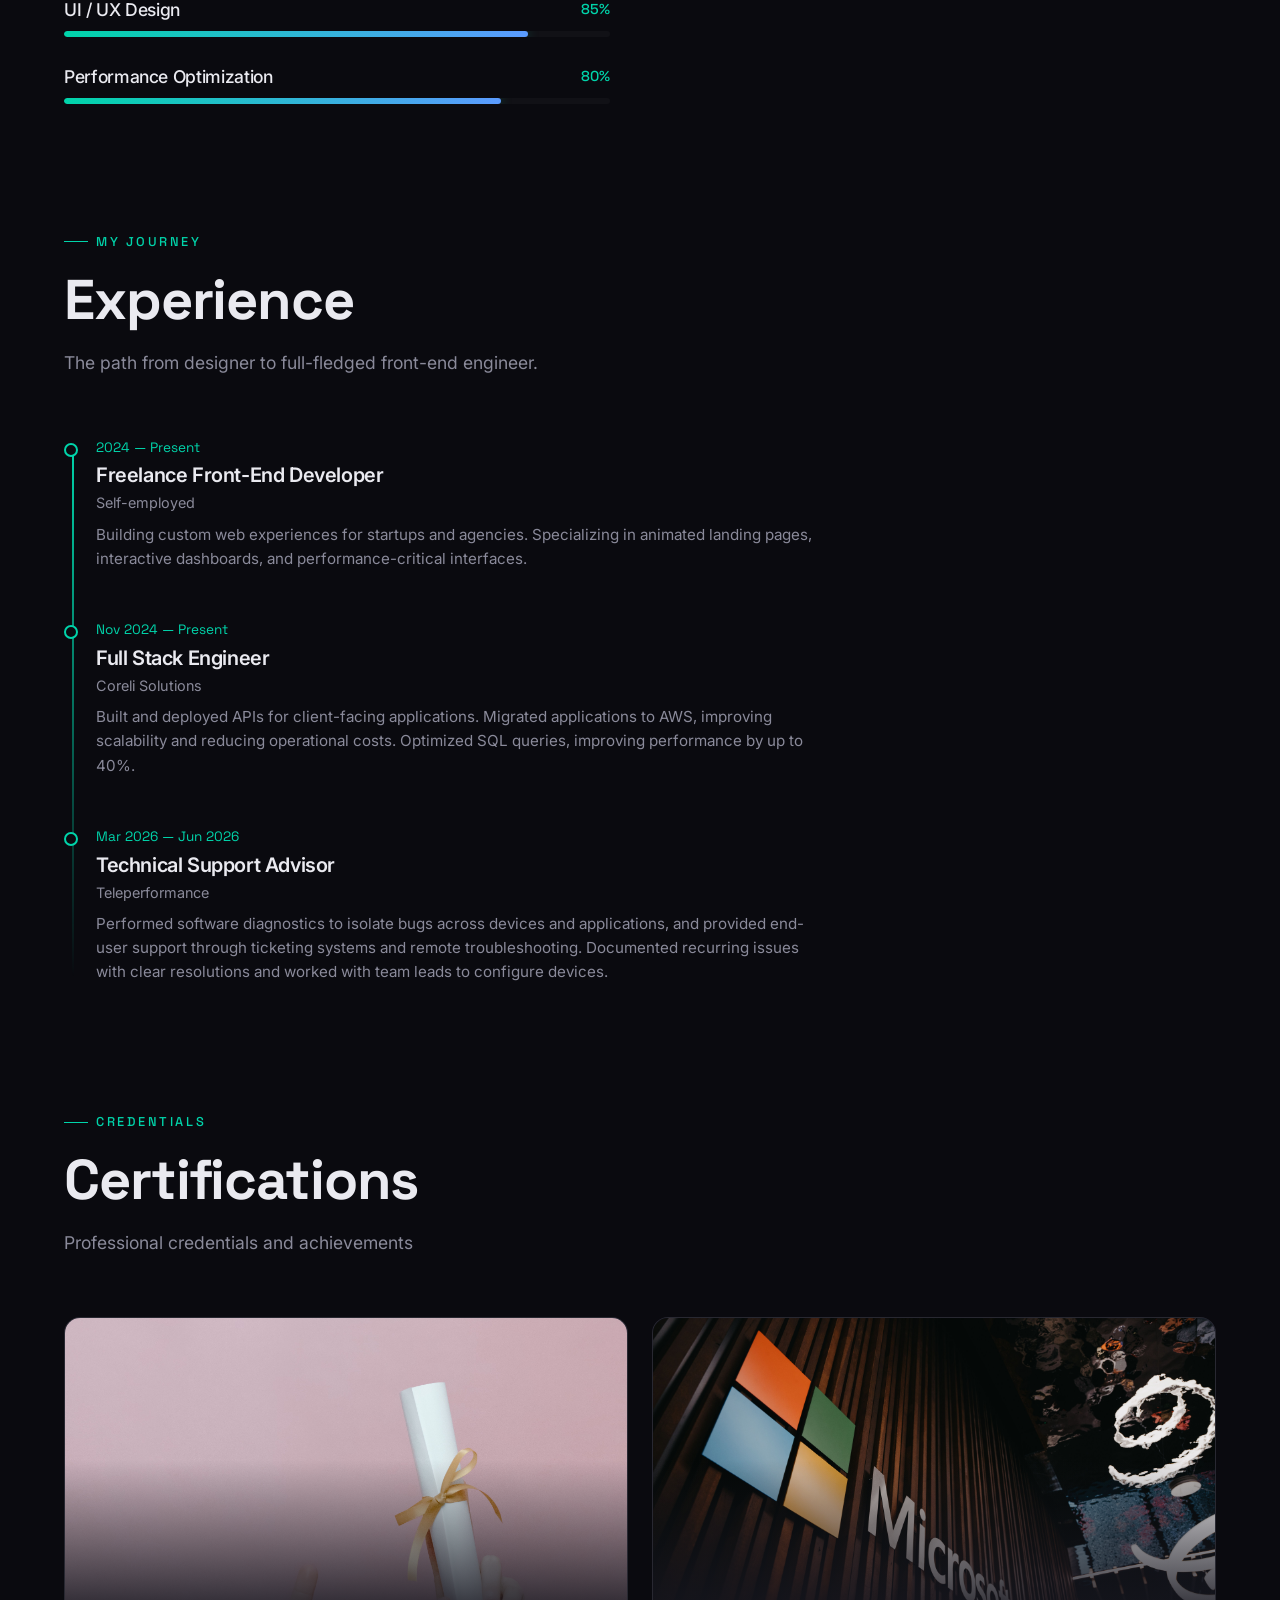
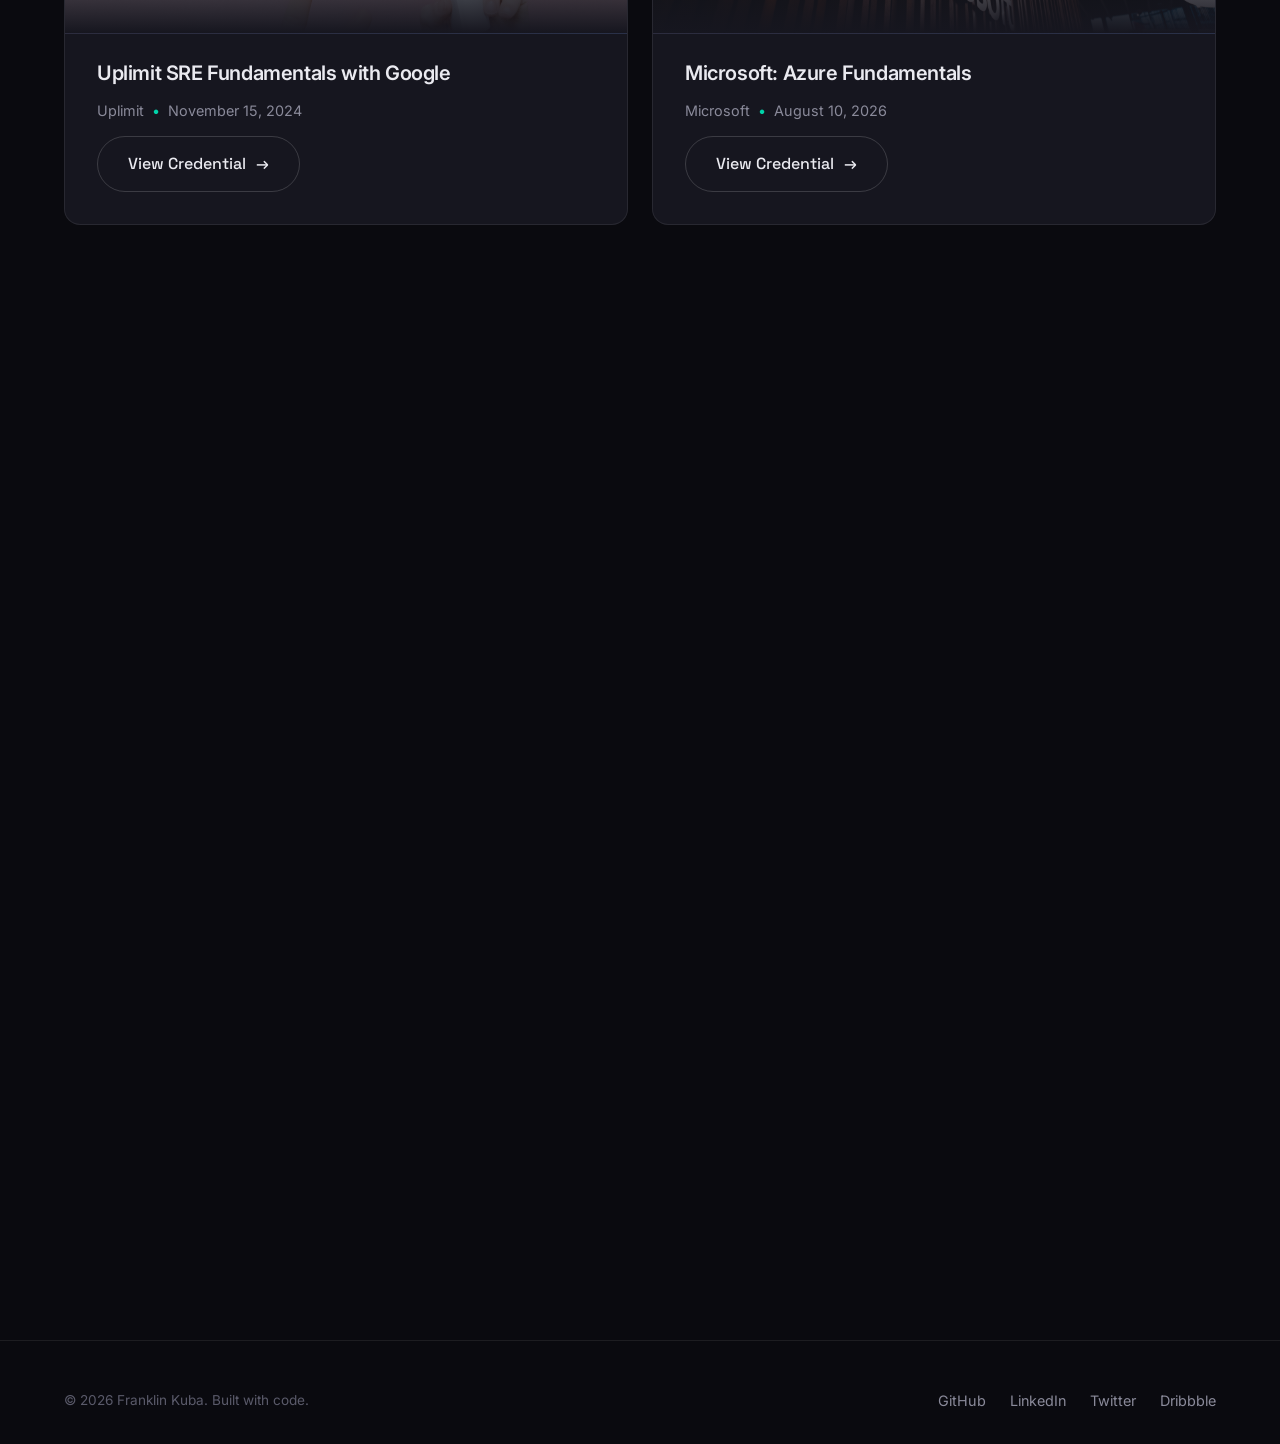
==== commit 68b64b17: "chore: Fix wrong js path links" ====
--- a/pages/about.html
+++ b/pages/about.html
@@ -403,6 +403,6 @@
       </footer>
     </div>
 
-    <script type="module" src="/js/main.js"></script>
+    <script type="module" src="../js/main.js"></script>
   </body>
 </html>
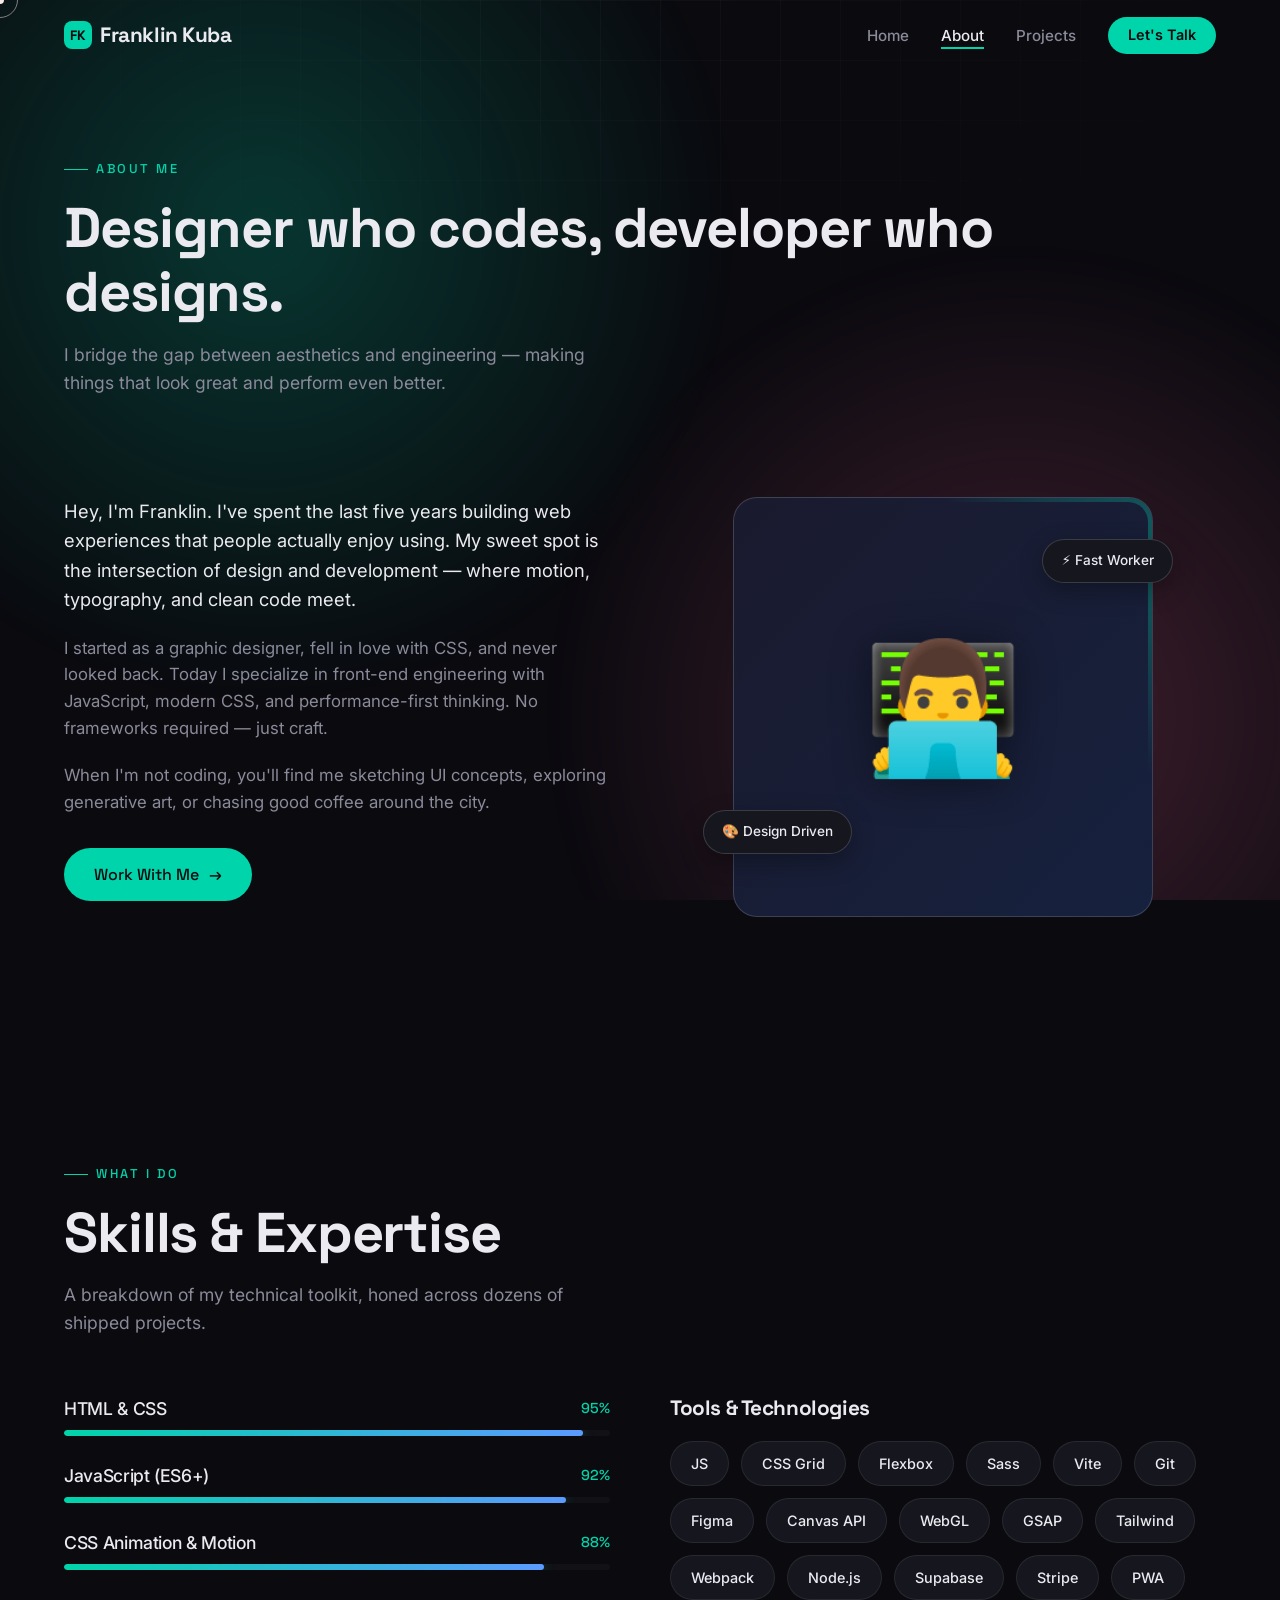
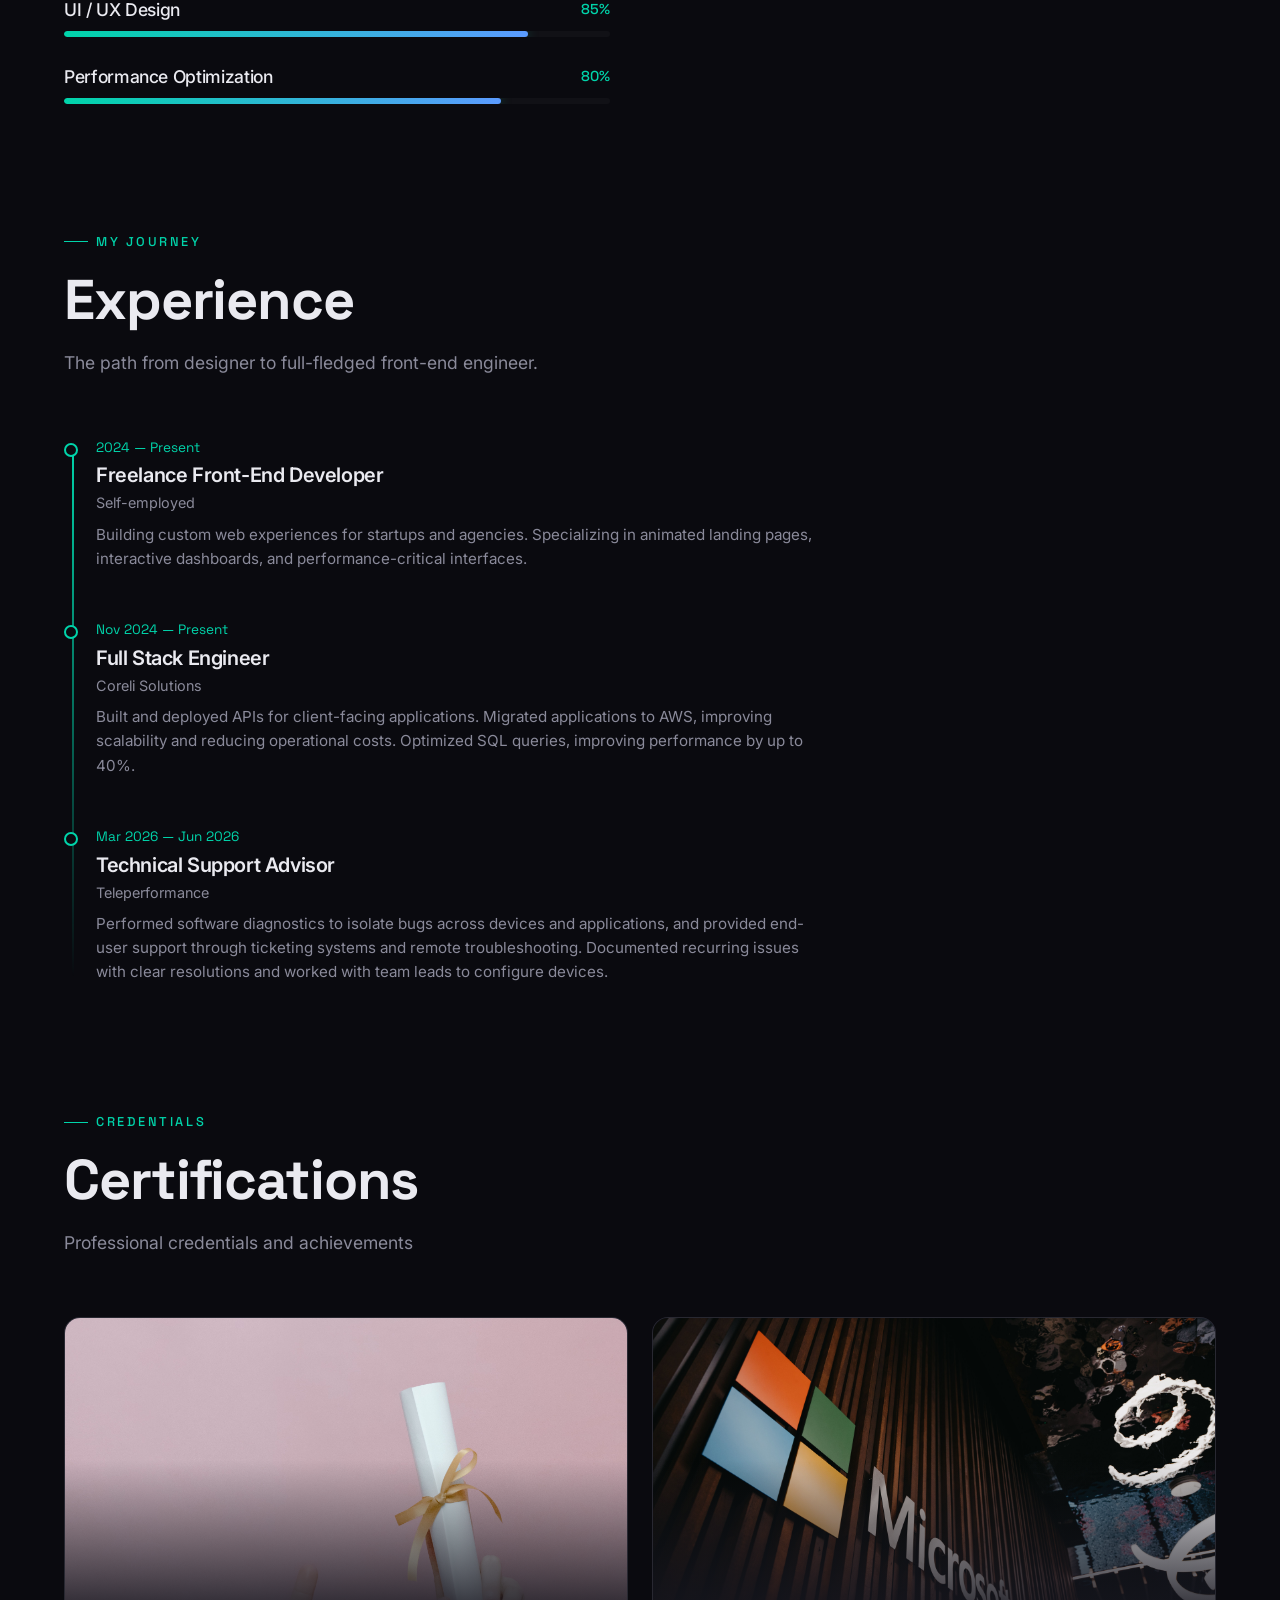
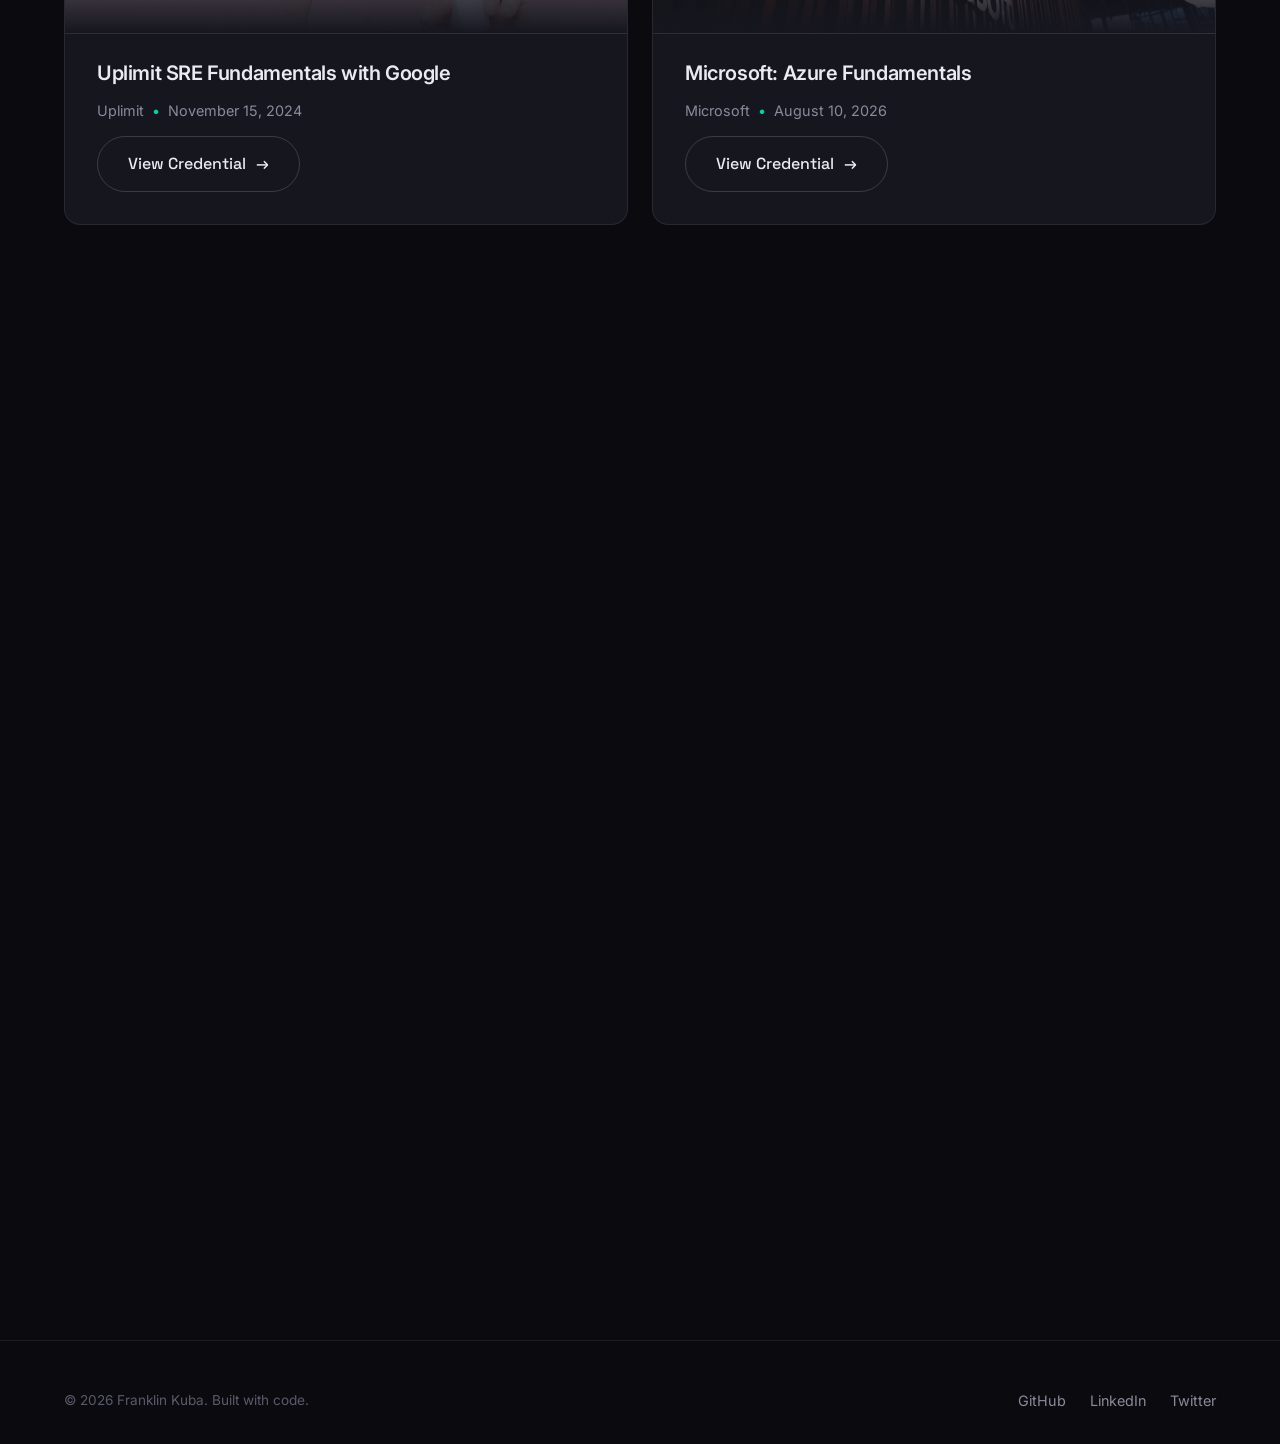
==== commit b47ec7cd: "chore fix links to contact.html" ====
--- a/pages/about.html
+++ b/pages/about.html
@@ -397,12 +397,11 @@
             <a href="https://github.com" target="_blank">GitHub</a>
             <a href="https://linkedin.com" target="_blank">LinkedIn</a>
             <a href="https://twitter.com" target="_blank">Twitter</a>
-            <a href="https://dribbble.com" target="_blank">Dribbble</a>
           </div>
         </div>
       </footer>
     </div>
 
-    <script type="module" src="../js/main.js"></script>
+    <script src="../js/main.js"></script>
   </body>
 </html>
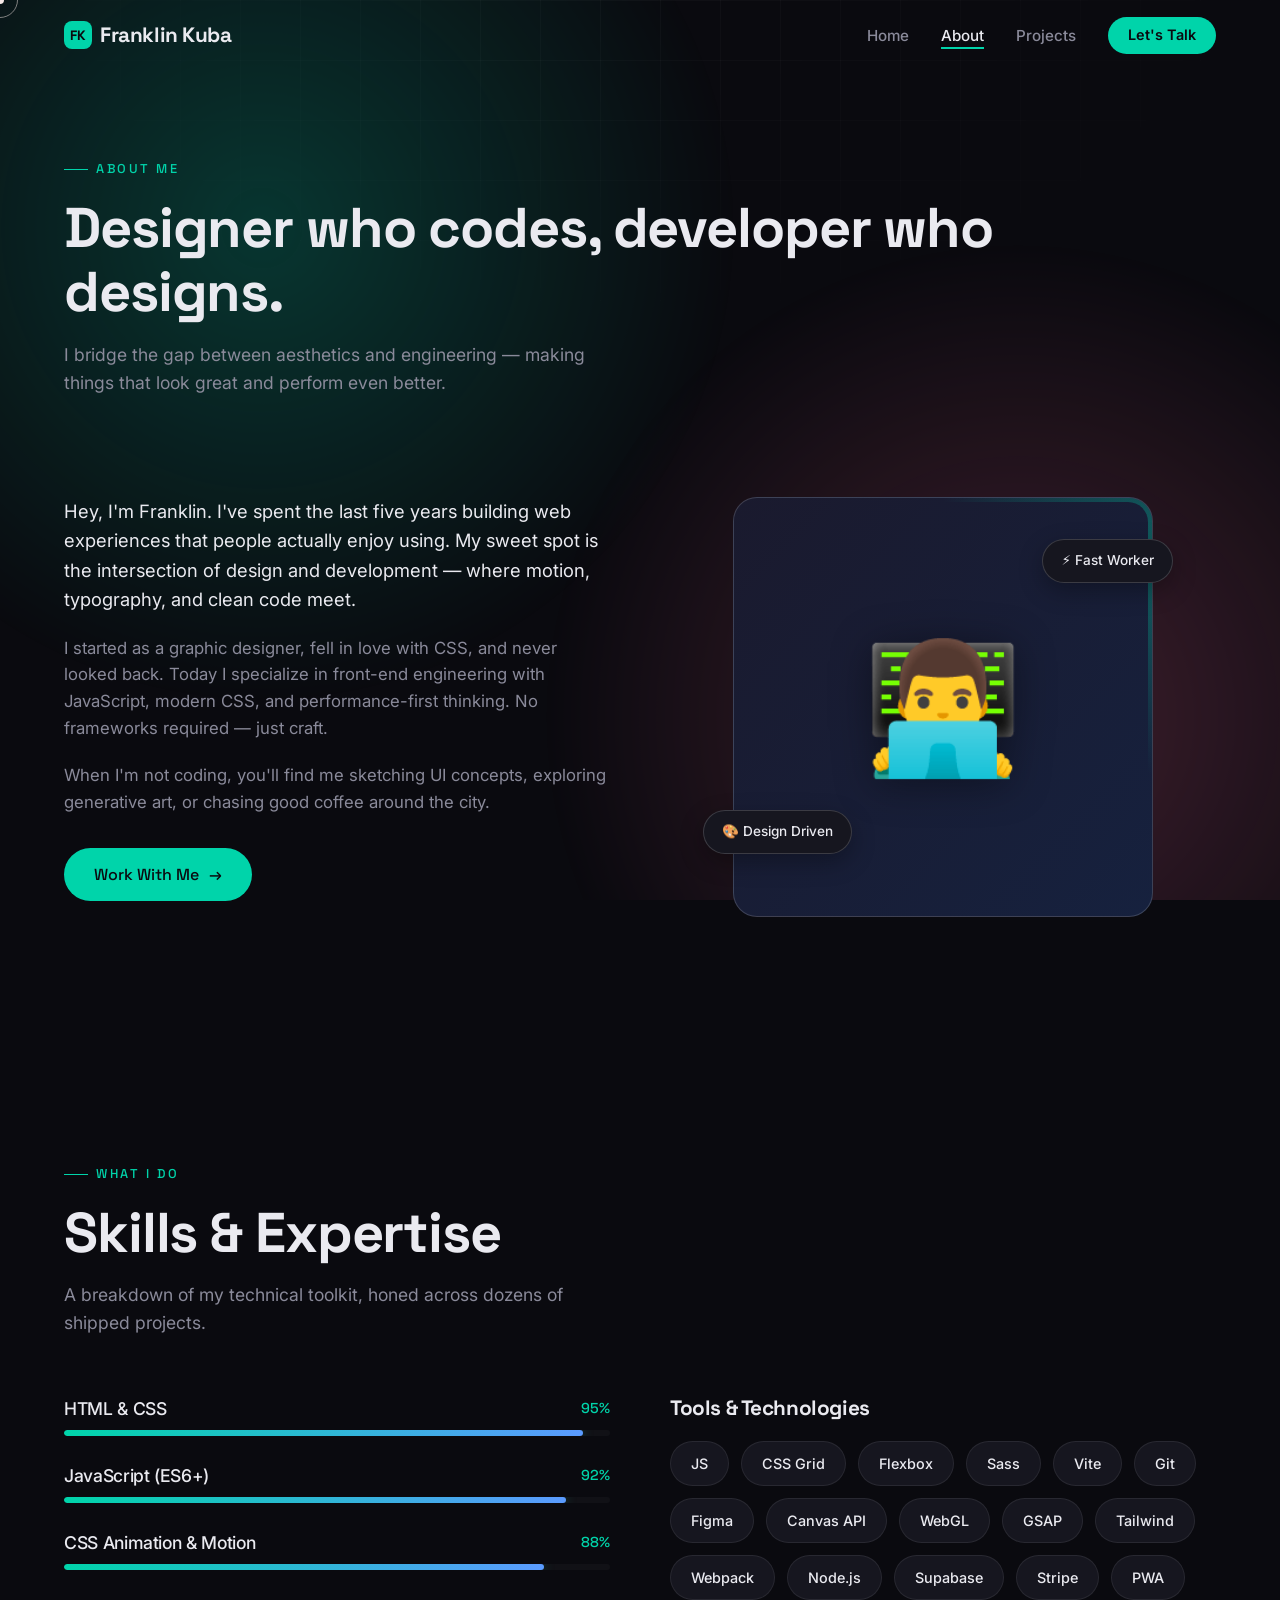
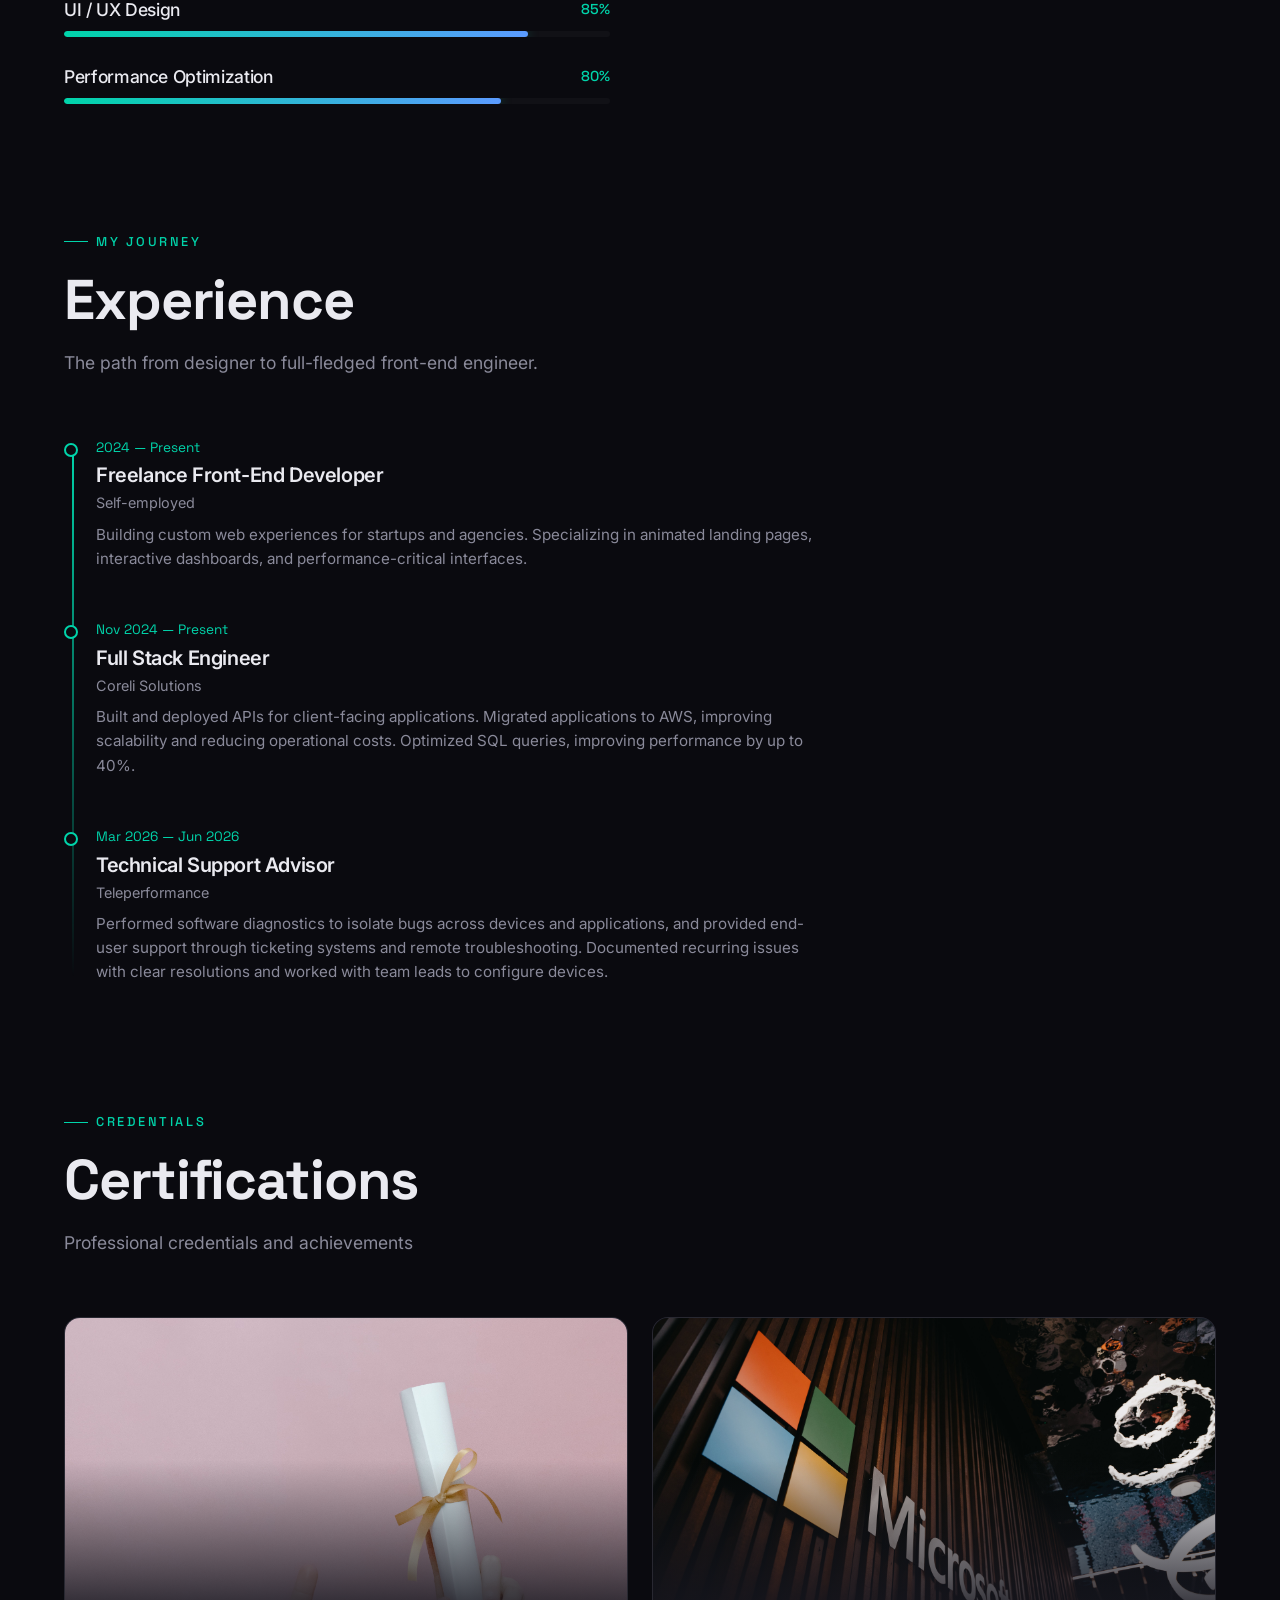
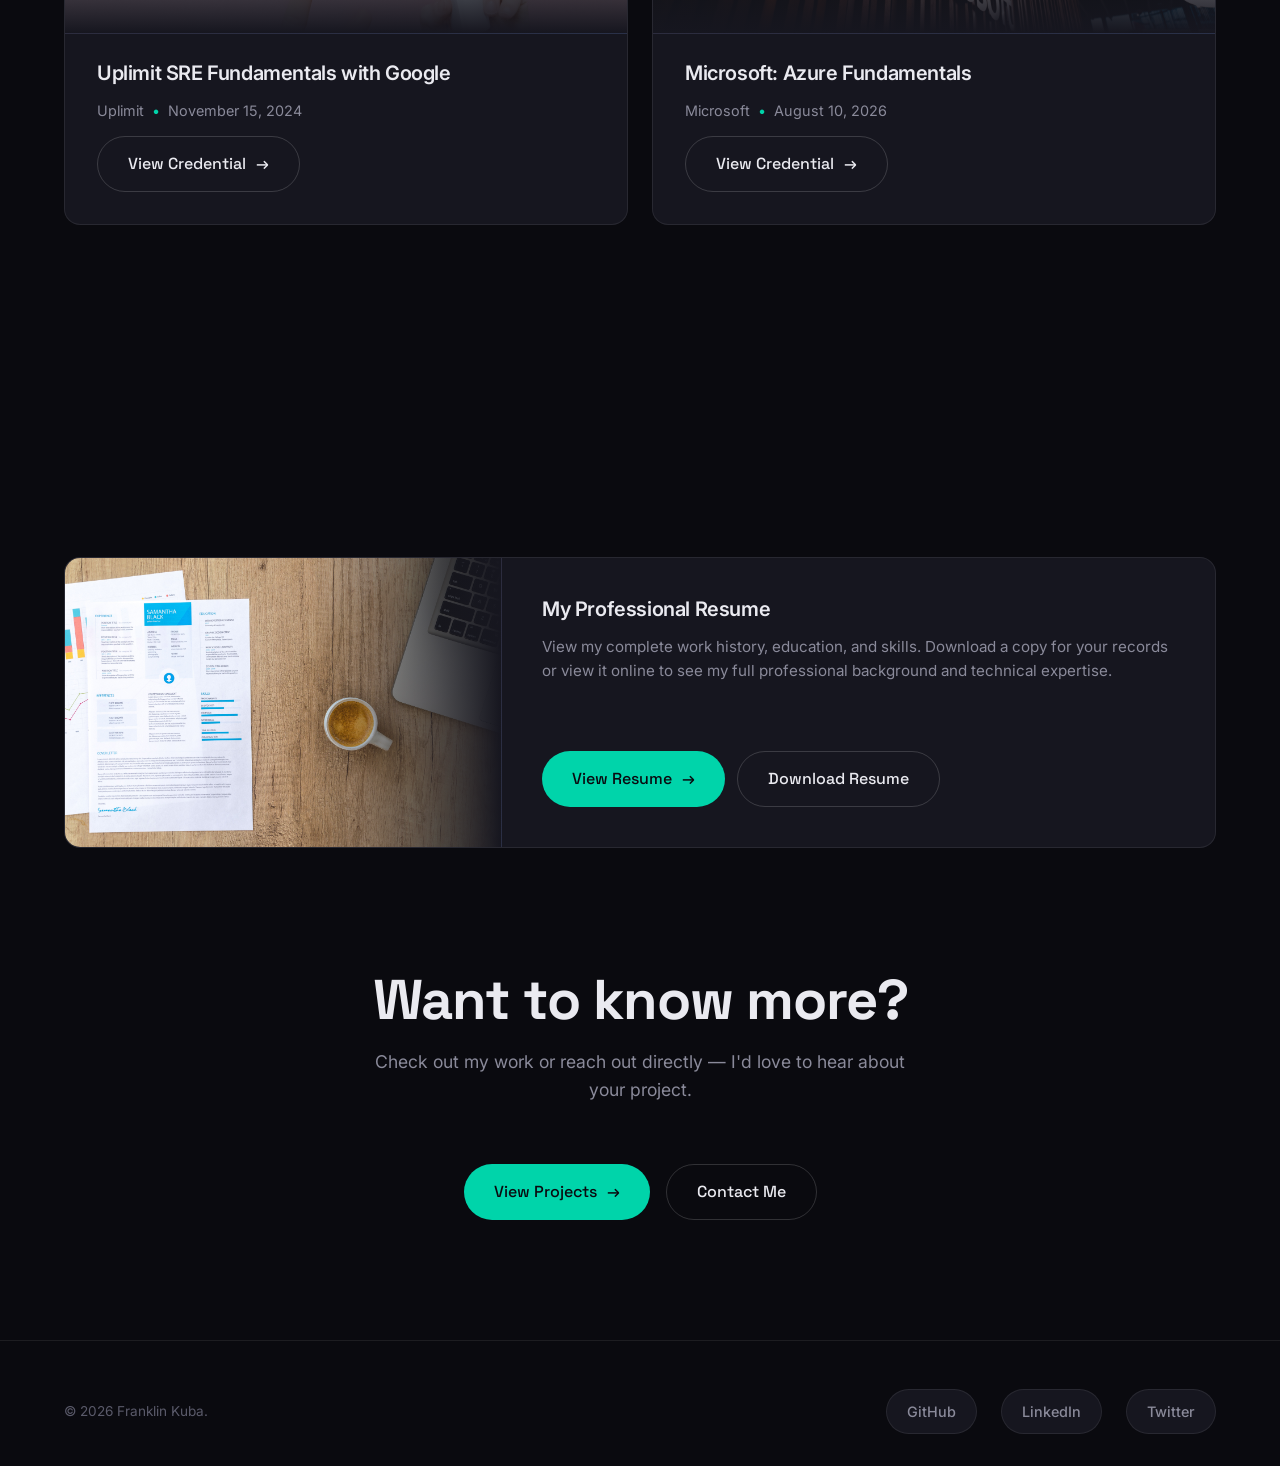
==== commit 9ed0d41b: "chore: fix footer links" ====
--- a/pages/about.html
+++ b/pages/about.html
@@ -392,11 +392,26 @@
 
       <footer class="footer">
         <div class="container">
-          <div class="footer-copy">© 2026 Franklin Kuba. Built with code.</div>
+          <div class="footer-copy">© 2026 Franklin Kuba.</div>
           <div class="footer-links">
-            <a href="https://github.com" target="_blank">GitHub</a>
-            <a href="https://linkedin.com" target="_blank">LinkedIn</a>
-            <a href="https://twitter.com" target="_blank">Twitter</a>
+            <a
+              href="https://github.com/theprotoscore"
+              target="_blank"
+              class="chip"
+              >GitHub</a
+            >
+            <a
+              href="https://www.linkedin.com/in/franklinkuba/"
+              target="_blank"
+              class="chip"
+              >LinkedIn</a
+            >
+            <a
+              href="https://twitter.com/theprotoscore"
+              target="_blank"
+              class="chip"
+              >Twitter</a
+            >
           </div>
         </div>
       </footer>
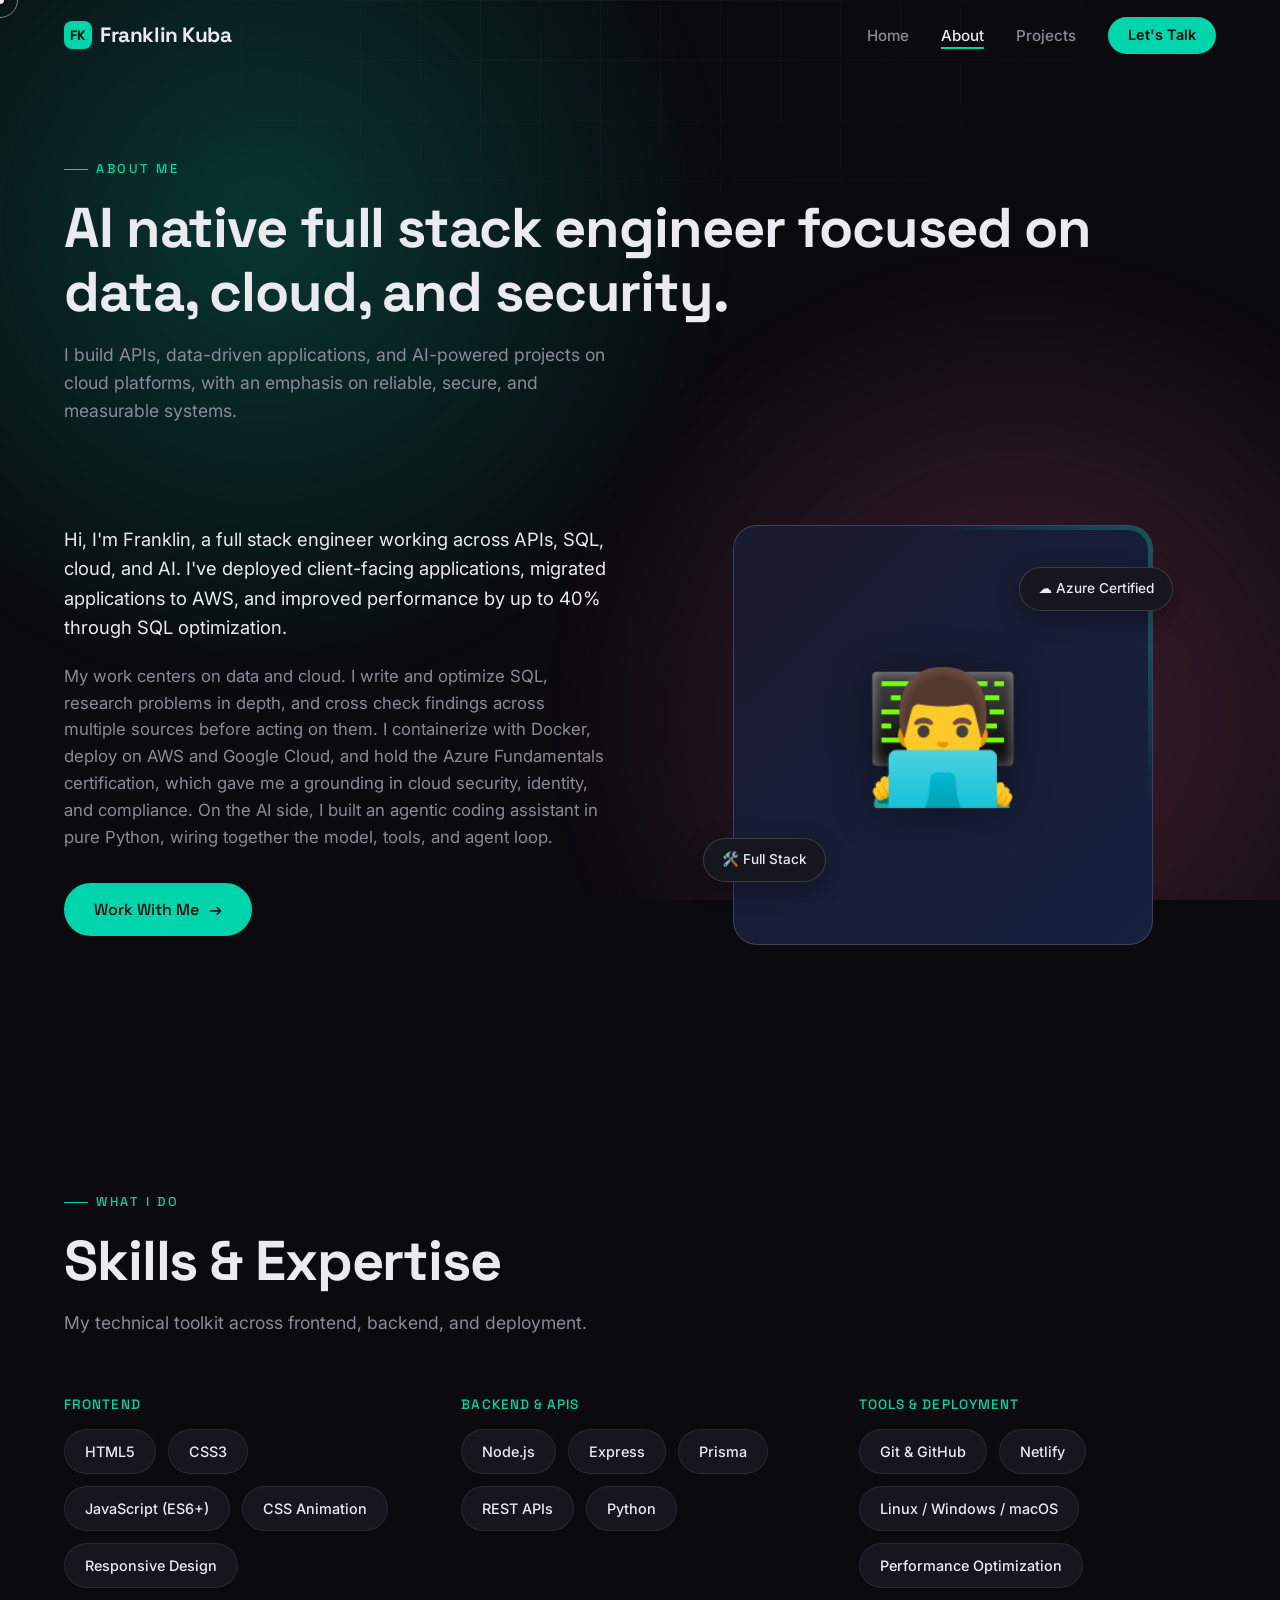
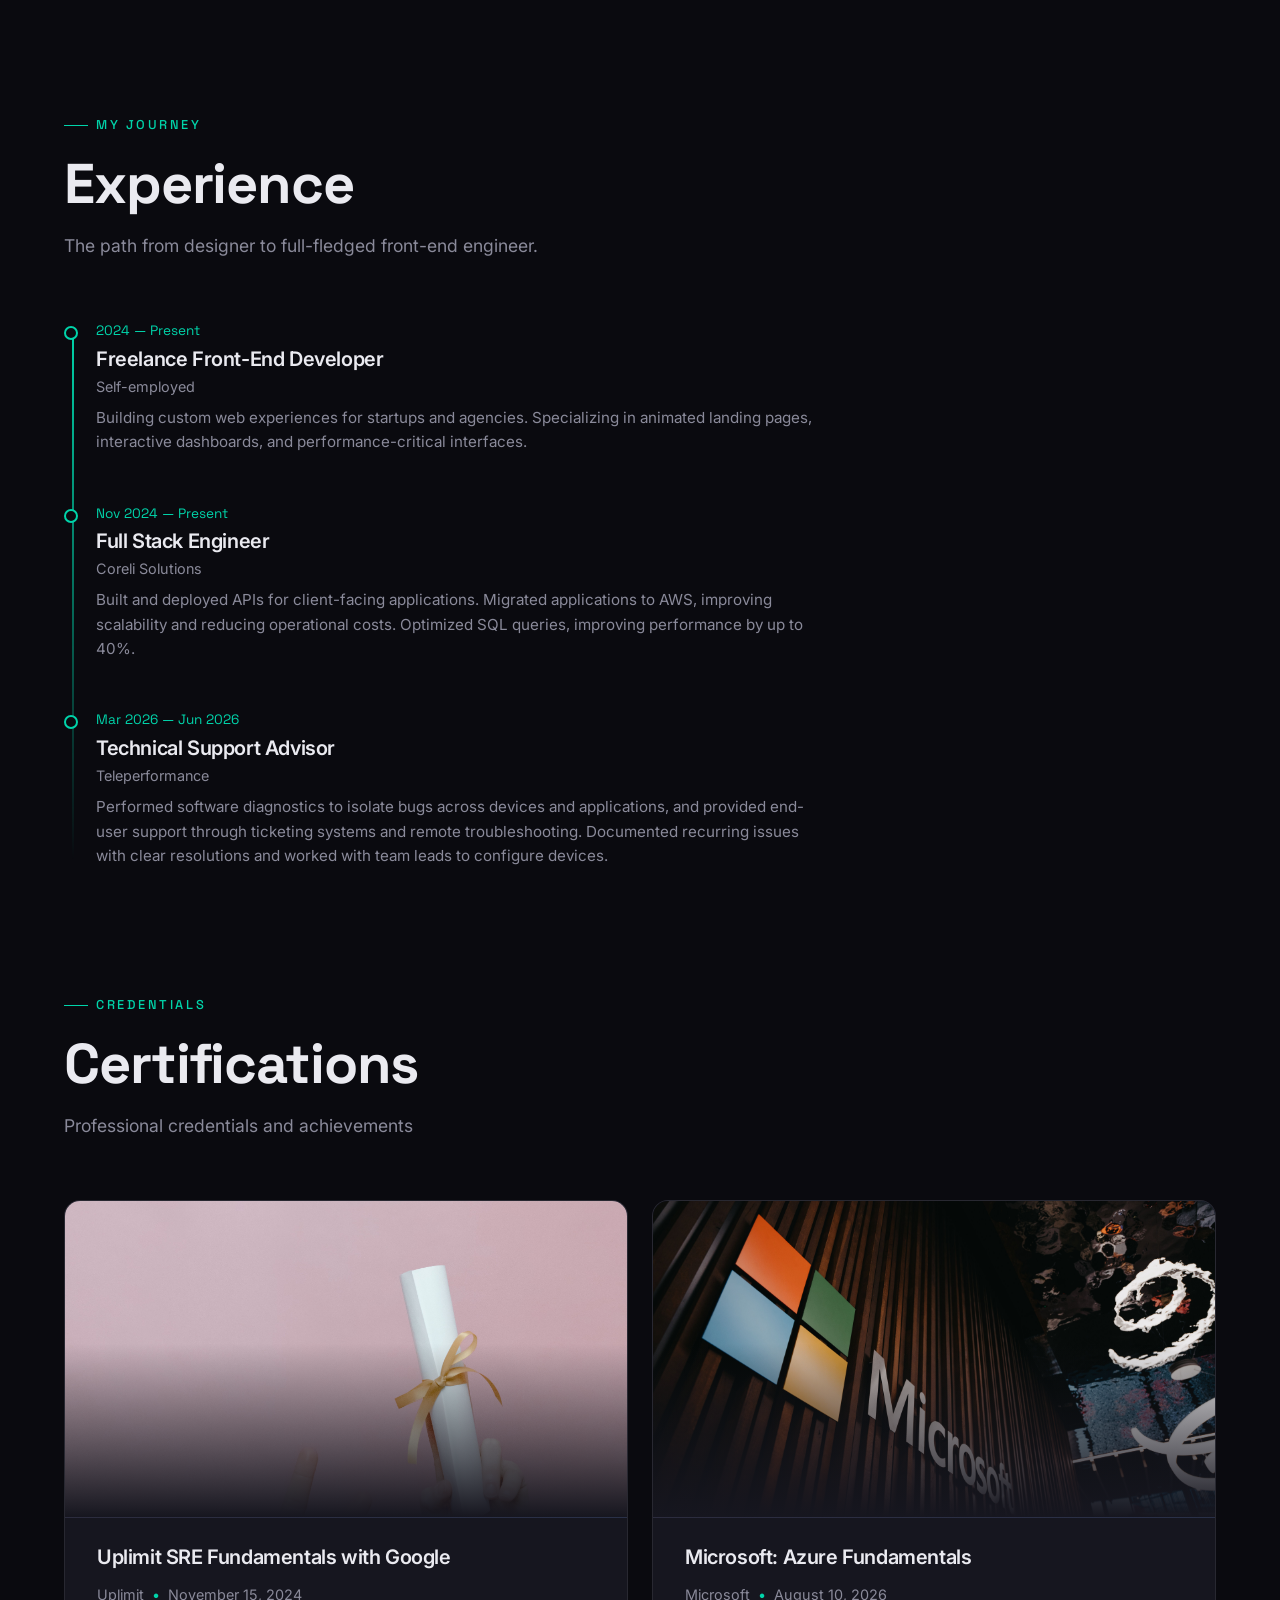
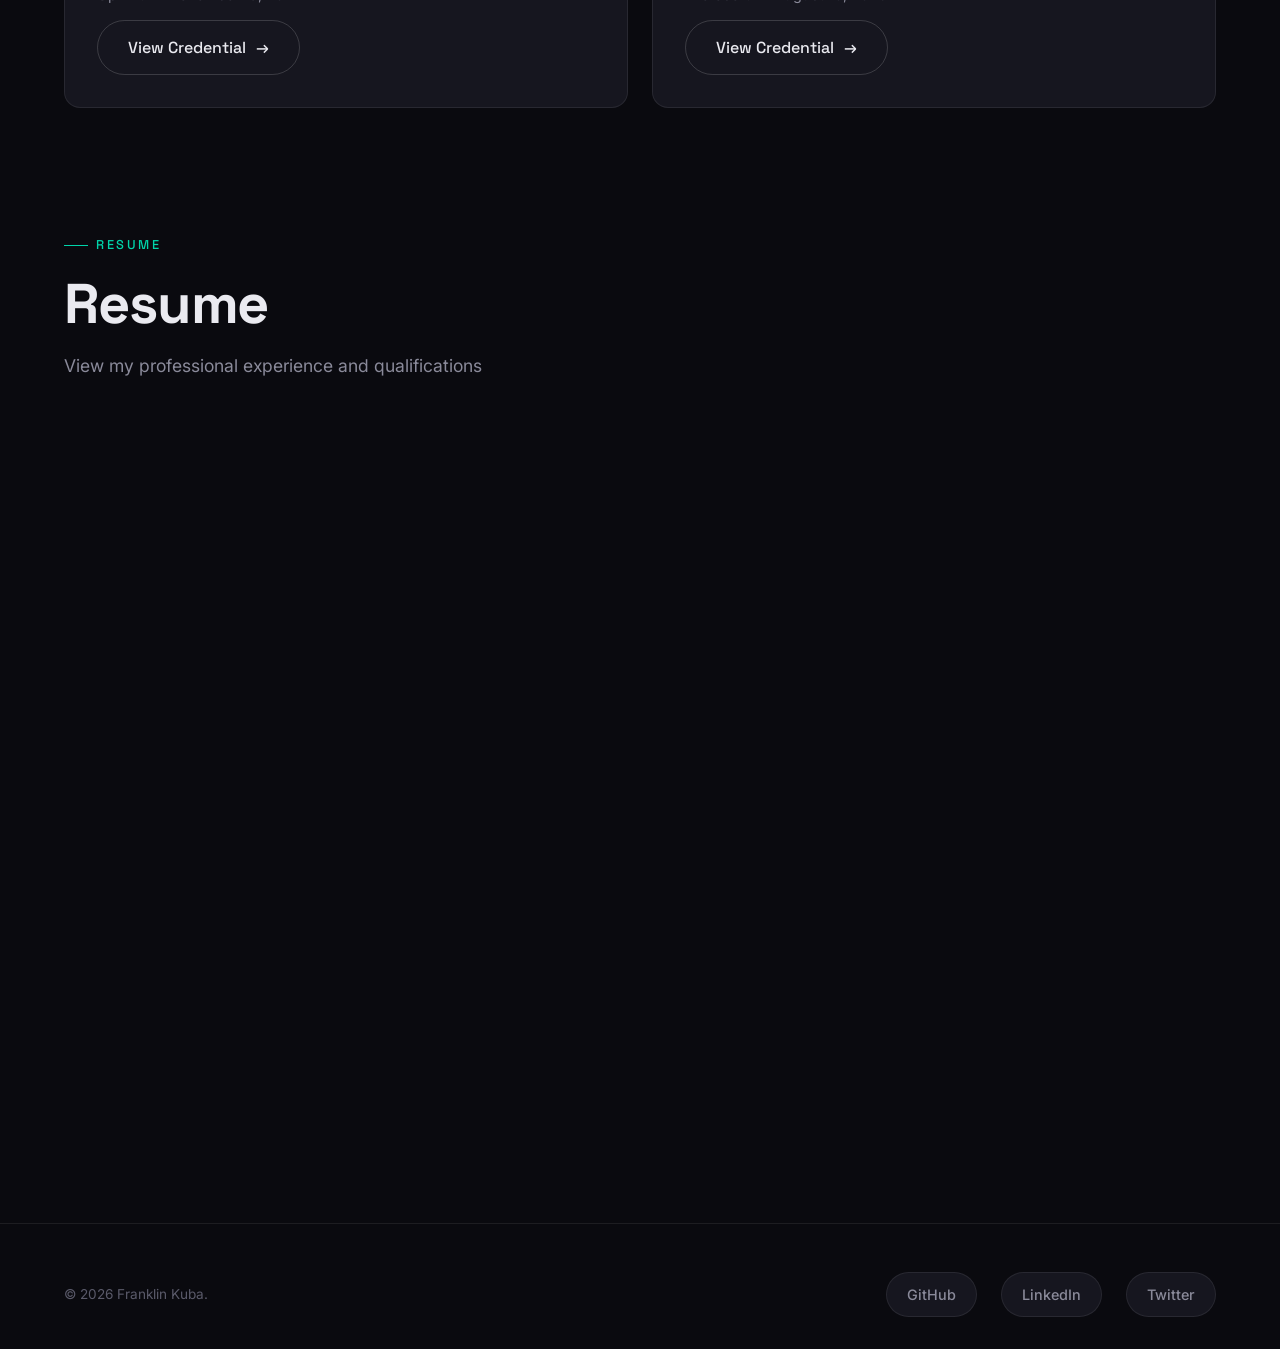
==== commit 4b74c700: "feat(about): rework skills section and update bio" ====
--- a/pages/about.html
+++ b/pages/about.html
@@ -48,11 +48,13 @@
           <div class="reveal">
             <div class="eyebrow">About Me</div>
             <h1 class="section-title" style="margin-bottom: 16px">
-              Designer who codes, developer who designs.
+              AI native full stack engineer focused on data, cloud, and
+              security.
             </h1>
             <p class="section-sub">
-              I bridge the gap between aesthetics and engineering — making
-              things that look great and perform even better.
+              I build APIs, data-driven applications, and AI-powered projects on
+              cloud platforms, with an emphasis on reliable, secure, and
+              measurable systems.
             </p>
           </div>
         </div>
@@ -70,10 +72,10 @@
                   color: var(--text);
                 "
               >
-                Hey, I'm Franklin. I've spent the last five years building web
-                experiences that people actually enjoy using. My sweet spot is
-                the intersection of design and development — where motion,
-                typography, and clean code meet.
+                Hi, I'm Franklin, a full stack engineer working across APIs,
+                SQL, cloud, and AI. I've deployed client-facing applications,
+                migrated applications to AWS, and improved performance by up to
+                40% through SQL optimization.
               </p>
               <p
                 style="
@@ -82,15 +84,14 @@
                   color: var(--text-muted);
                 "
               >
-                I started as a graphic designer, fell in love with CSS, and
-                never looked back. Today I specialize in front-end engineering
-                with JavaScript, modern CSS, and performance-first thinking. No
-                frameworks required — just craft.
-              </p>
-              <p style="font-size: 1.05rem; color: var(--text-muted)">
-                When I'm not coding, you'll find me sketching UI concepts,
-                exploring generative art, or chasing good coffee around the
-                city.
+                My work centers on data and cloud. I write and optimize SQL,
+                research problems in depth, and cross check findings across
+                multiple sources before acting on them. I containerize with
+                Docker, deploy on AWS and Google Cloud, and hold the Azure
+                Fundamentals certification, which gave me a grounding in cloud
+                security, identity, and compliance. On the AI side, I built an
+                agentic coding assistant in pure Python, wiring together the
+                model, tools, and agent loop.
               </p>
               <div style="margin-top: 32px">
                 <a href="contact.html" class="btn btn-primary">
@@ -105,8 +106,8 @@
                 <div class="avatar-frame">
                   <span class="emoji-inner">👨‍💻</span>
                 </div>
-                <div class="floating-badge badge-1">⚡ Fast Worker</div>
-                <div class="floating-badge badge-2">🎨 Design Driven</div>
+                <div class="floating-badge badge-1">☁️ Azure Certified</div>
+                <div class="floating-badge badge-2">🛠️ Full Stack</div>
               </div>
             </div>
           </div>
@@ -120,81 +121,40 @@
             <div class="eyebrow">What I Do</div>
             <h2 class="section-title">Skills & Expertise</h2>
             <p class="section-sub">
-              A breakdown of my technical toolkit, honed across dozens of
-              shipped projects.
-            </p>
-          </div>
-
-          <div class="two-col">
-            <div class="skills-list reveal">
-              <div class="skill-row">
-                <div class="skill-head">
-                  <h4>HTML & CSS</h4>
-                  <span class="pct">95%</span>
-                </div>
-                <div class="skill-bar">
-                  <div class="skill-fill" data-pct="95"></div>
-                </div>
-              </div>
-              <div class="skill-row">
-                <div class="skill-head">
-                  <h4>JavaScript (ES6+)</h4>
-                  <span class="pct">92%</span>
-                </div>
-                <div class="skill-bar">
-                  <div class="skill-fill" data-pct="92"></div>
-                </div>
-              </div>
-              <div class="skill-row">
-                <div class="skill-head">
-                  <h4>CSS Animation & Motion</h4>
-                  <span class="pct">88%</span>
-                </div>
-                <div class="skill-bar">
-                  <div class="skill-fill" data-pct="88"></div>
-                </div>
-              </div>
-              <div class="skill-row">
-                <div class="skill-head">
-                  <h4>UI / UX Design</h4>
-                  <span class="pct">85%</span>
-                </div>
-                <div class="skill-bar">
-                  <div class="skill-fill" data-pct="85"></div>
-                </div>
-              </div>
-              <div class="skill-row">
-                <div class="skill-head">
-                  <h4>Performance Optimization</h4>
-                  <span class="pct">80%</span>
-                </div>
-                <div class="skill-bar">
-                  <div class="skill-fill" data-pct="80"></div>
-                </div>
-              </div>
-            </div>
-
-            <div class="reveal reveal-delay-2">
-              <h3 style="font-size: 1.3rem; margin-bottom: 20px">
-                Tools & Technologies
-              </h3>
+              My technical toolkit across frontend, backend, and deployment.
+            </p>
+          </div>
+
+          <div class="skill-groups">
+            <div class="skill-group reveal">
+              <h4>Frontend</h4>
               <div class="skill-chips">
-                <div class="chip">JS</div>
-                <div class="chip">CSS Grid</div>
-                <div class="chip">Flexbox</div>
-                <div class="chip">Sass</div>
-                <div class="chip">Vite</div>
-                <div class="chip">Git</div>
-                <div class="chip">Figma</div>
-                <div class="chip">Canvas API</div>
-                <div class="chip">WebGL</div>
-                <div class="chip">GSAP</div>
-                <div class="chip">Tailwind</div>
-                <div class="chip">Webpack</div>
-                <div class="chip">Node.js</div>
-                <div class="chip">Supabase</div>
-                <div class="chip">Stripe</div>
-                <div class="chip">PWA</div>
+                <span class="chip">HTML5</span>
+                <span class="chip">CSS3</span>
+                <span class="chip">JavaScript (ES6+)</span>
+                <span class="chip">CSS Animation</span>
+                <span class="chip">Responsive Design</span>
+              </div>
+            </div>
+
+            <div class="skill-group reveal reveal-delay-1">
+              <h4>Backend & APIs</h4>
+              <div class="skill-chips">
+                <span class="chip">Node.js</span>
+                <span class="chip">Express</span>
+                <span class="chip">Prisma</span>
+                <span class="chip">REST APIs</span>
+                <span class="chip">Python</span>
+              </div>
+            </div>
+
+            <div class="skill-group reveal reveal-delay-2">
+              <h4>Tools & Deployment</h4>
+              <div class="skill-chips">
+                <span class="chip">Git & GitHub</span>
+                <span class="chip">Netlify</span>
+                <span class="chip">Linux / Windows / macOS</span>
+                <span class="chip">Performance Optimization</span>
               </div>
             </div>
           </div>
--- a/css/about.css
+++ b/css/about.css
@@ -5,392 +5,325 @@
 
 /* ---------- Two-column layout ---------- */
 .two-col {
-    display: grid;
-    grid-template-columns: 1fr 1fr;
-    gap: 60px;
-    align-items: start;
+  display: grid;
+  grid-template-columns: 1fr 1fr;
+  gap: 60px;
+  align-items: start;
 }
 
 /* ---------- Avatar ---------- */
 .avatar-wrap {
-    position: relative;
-    width: 100%;
-    max-width: 420px;
-    aspect-ratio: 1;
-    margin: 0 auto;
+  position: relative;
+  width: 100%;
+  max-width: 420px;
+  aspect-ratio: 1;
+  margin: 0 auto;
 }
 .avatar-frame {
-    width: 100%;
-    height: 100%;
-    border-radius: 24px;
-    background: linear-gradient(135deg, #1a1a2e, #16213e);
-    border: 1px solid var(--border-bright);
-    display: grid;
-    place-items: center;
-    font-size: 8rem;
-    position: relative;
-    overflow: hidden;
+  width: 100%;
+  height: 100%;
+  border-radius: 24px;
+  background: linear-gradient(135deg, #1a1a2e, #16213e);
+  border: 1px solid var(--border-bright);
+  display: grid;
+  place-items: center;
+  font-size: 8rem;
+  position: relative;
+  overflow: hidden;
 }
 .avatar-frame::before {
-    content: '';
-    position: absolute;
-    inset: -50%;
-    background: conic-gradient(
-        from 0deg,
-        transparent,
-        var(--accent-glow),
-        transparent 30%
-    );
-    animation: spin 6s linear infinite;
+  content: "";
+  position: absolute;
+  inset: -50%;
+  background: conic-gradient(
+    from 0deg,
+    transparent,
+    var(--accent-glow),
+    transparent 30%
+  );
+  animation: spin 6s linear infinite;
 }
 .avatar-frame::after {
-    content: '';
-    position: absolute;
-    inset: 4px;
-    border-radius: 20px;
-    background: linear-gradient(135deg, #1a1a2e, #16213e);
+  content: "";
+  position: absolute;
+  inset: 4px;
+  border-radius: 20px;
+  background: linear-gradient(135deg, #1a1a2e, #16213e);
 }
 .avatar-frame .emoji-inner {
-    position: relative;
-    z-index: 1;
-    filter: drop-shadow(0 4px 20px rgba(0, 0, 0, 0.4));
+  position: relative;
+  z-index: 1;
+  filter: drop-shadow(0 4px 20px rgba(0, 0, 0, 0.4));
 }
 @keyframes spin {
-    to {
-        transform: rotate(360deg);
-    }
+  to {
+    transform: rotate(360deg);
+  }
 }
 
 .floating-badge {
-    position: absolute;
-    padding: 10px 18px;
-    border-radius: 100px;
-    background: var(--bg-card);
-    border: 1px solid var(--border-bright);
-    font-size: 0.85rem;
-    font-weight: 500;
-    box-shadow: 0 8px 24px rgba(0, 0, 0, 0.3);
-    animation: float-badge 4s ease-in-out infinite;
+  position: absolute;
+  padding: 10px 18px;
+  border-radius: 100px;
+  background: var(--bg-card);
+  border: 1px solid var(--border-bright);
+  font-size: 0.85rem;
+  font-weight: 500;
+  box-shadow: 0 8px 24px rgba(0, 0, 0, 0.3);
+  animation: float-badge 4s ease-in-out infinite;
 }
 .floating-badge.badge-1 {
-    top: 10%;
-    right: -20px;
+  top: 10%;
+  right: -20px;
 }
 .floating-badge.badge-2 {
-    bottom: 15%;
-    left: -30px;
-    animation-delay: -2s;
+  bottom: 15%;
+  left: -30px;
+  animation-delay: -2s;
 }
 @keyframes float-badge {
-    0%,
-    100% {
-        transform: translateY(0);
-    }
-    50% {
-        transform: translateY(-12px);
-    }
-}
-
-/* ---------- Big number stats ---------- */
-.stats-grid {
-    display: grid;
-    grid-template-columns: repeat(auto-fit, minmax(200px, 1fr));
-    gap: 24px;
-}
-.stat-card {
-    background: var(--bg-card);
-    border: 1px solid var(--border);
-    border-radius: var(--radius);
-    padding: 32px;
-    text-align: center;
-    transition:
-        transform 0.4s var(--spring),
-        border-color 0.3s;
-}
-.stat-card:hover {
-    transform: translateY(-6px);
-    border-color: var(--accent);
-}
-.stat-card .num {
-    font-family: var(--font-display);
-    font-size: 3rem;
-    font-weight: 700;
-    background: linear-gradient(135deg, var(--accent), var(--accent-3));
-    -webkit-background-clip: text;
-    background-clip: text;
-    -webkit-text-fill-color: transparent;
-}
-.stat-card .label {
-    font-size: 0.9rem;
-    color: var(--text-muted);
-    margin-top: 8px;
+  0%,
+  100% {
+    transform: translateY(0);
+  }
+  50% {
+    transform: translateY(-12px);
+  }
 }
 
 /* ---------- Skills ---------- */
-.skills-list {
-    display: flex;
-    flex-direction: column;
-    gap: 28px;
-    max-width: 760px;
-}
-.skill-row {
-    display: flex;
-    flex-direction: column;
-    gap: 10px;
-}
-.skill-head {
-    display: flex;
-    justify-content: space-between;
-    align-items: center;
-}
-.skill-head h4 {
-    font-size: 1.1rem;
-    font-family: var(--font-body);
-    font-weight: 500;
-}
-.skill-head .pct {
-    font-family: var(--font-display);
-    font-weight: 500;
-    color: var(--accent);
-    font-size: 0.9rem;
-}
-.skill-bar {
-    height: 6px;
-    border-radius: 3px;
-    background: var(--surface);
-    overflow: hidden;
-}
-.skill-fill {
-    height: 100%;
-    width: 0;
-    border-radius: 3px;
-    background: linear-gradient(90deg, var(--accent), var(--accent-3));
-    transition: width 1.5s var(--ease-out);
-    box-shadow: 0 0 12px var(--accent-glow);
-}
-
-/* ---------- Skill chips ---------- */
+.skill-groups {
+  display: grid;
+  grid-template-columns: repeat(auto-fit, minmax(280px, 1fr));
+  gap: 40px;
+}
+.skill-group h4 {
+  font-family: var(--font-display);
+  font-size: 0.85rem;
+  font-weight: 500;
+  letter-spacing: 0.08em;
+  text-transform: uppercase;
+  color: var(--accent);
+  margin-bottom: 16px;
+}
 .skill-chips {
-    display: flex;
-    flex-wrap: wrap;
-    gap: 12px;
+  display: flex;
+  flex-wrap: wrap;
+  gap: 12px;
 }
 .chip {
-    padding: 10px 20px;
-    border-radius: 100px;
-    background: var(--bg-card);
-    border: 1px solid var(--border);
-    font-size: 0.9rem;
-    font-weight: 500;
-    transition: all 0.3s var(--spring);
-    cursor: default;
+  padding: 10px 20px;
+  border-radius: 100px;
+  background: var(--bg-card);
+  border: 1px solid var(--border);
+  font-size: 0.9rem;
+  font-weight: 500;
+  transition: all 0.3s var(--spring);
+  cursor: default;
 }
 .chip:hover {
-    transform: translateY(-4px) scale(1.05);
-    border-color: var(--accent);
-    color: var(--accent);
-    box-shadow: 0 8px 20px rgba(0, 212, 170, 0.15);
+  transform: translateY(-4px) scale(1.05);
+  border-color: var(--accent);
+  color: var(--accent);
+  box-shadow: 0 8px 20px rgba(0, 212, 170, 0.15);
 }
 
 /* ---------- Timeline ---------- */
 .timeline {
-    position: relative;
-    padding-left: 32px;
-    max-width: 760px;
+  position: relative;
+  padding-left: 32px;
+  max-width: 760px;
 }
 .timeline::before {
-    content: '';
-    position: absolute;
-    left: 8px;
-    top: 8px;
-    bottom: 8px;
-    width: 2px;
-    background: linear-gradient(to bottom, var(--accent), transparent);
+  content: "";
+  position: absolute;
+  left: 8px;
+  top: 8px;
+  bottom: 8px;
+  width: 2px;
+  background: linear-gradient(to bottom, var(--accent), transparent);
 }
 .timeline-item {
-    position: relative;
-    padding-bottom: 48px;
+  position: relative;
+  padding-bottom: 48px;
 }
 .timeline-item:last-child {
-    padding-bottom: 0;
+  padding-bottom: 0;
 }
 .timeline-item::before {
-    content: '';
-    position: absolute;
-    left: -32px;
-    top: 6px;
-    width: 14px;
-    height: 14px;
-    border-radius: 50%;
-    background: var(--bg);
-    border: 2px solid var(--accent);
-    transition:
-        box-shadow 0.3s,
-        transform 0.3s;
+  content: "";
+  position: absolute;
+  left: -32px;
+  top: 6px;
+  width: 14px;
+  height: 14px;
+  border-radius: 50%;
+  background: var(--bg);
+  border: 2px solid var(--accent);
+  transition:
+    box-shadow 0.3s,
+    transform 0.3s;
 }
 .timeline-item:hover::before {
-    box-shadow: 0 0 16px var(--accent-glow);
-    transform: scale(1.3);
+  box-shadow: 0 0 16px var(--accent-glow);
+  transform: scale(1.3);
 }
 .timeline-date {
-    font-family: var(--font-display);
-    font-size: 0.85rem;
-    color: var(--accent);
-    margin-bottom: 6px;
+  font-family: var(--font-display);
+  font-size: 0.85rem;
+  color: var(--accent);
+  margin-bottom: 6px;
 }
 .timeline-item h4 {
-    font-size: 1.25rem;
-    font-family: var(--font-body);
-    font-weight: 600;
-    margin-bottom: 4px;
+  font-size: 1.25rem;
+  font-family: var(--font-body);
+  font-weight: 600;
+  margin-bottom: 4px;
 }
 .timeline-item .org {
-    font-size: 0.9rem;
-    color: var(--text-muted);
-    margin-bottom: 8px;
+  font-size: 0.9rem;
+  color: var(--text-muted);
+  margin-bottom: 8px;
 }
 .timeline-item p {
-    font-size: 0.95rem;
-    color: var(--text-muted);
+  font-size: 0.95rem;
+  color: var(--text-muted);
 }
 
 /* ---------- Info cards (Certifications & Resume) ---------- */
 .info-grid {
-    display: grid;
-    grid-template-columns: repeat(auto-fit, minmax(300px, 1fr));
-    gap: 24px;
+  display: grid;
+  grid-template-columns: repeat(auto-fit, minmax(300px, 1fr));
+  gap: 24px;
 }
 .info-card {
-    position: relative;
-    display: flex;
-    flex-direction: column;
-    background: var(--bg-card);
-    border: 1px solid var(--border);
-    border-radius: var(--radius);
-    overflow: hidden;
-    transition:
-        transform 0.4s var(--spring),
-        border-color 0.3s,
-        box-shadow 0.3s;
+  position: relative;
+  display: flex;
+  flex-direction: column;
+  background: var(--bg-card);
+  border: 1px solid var(--border);
+  border-radius: var(--radius);
+  overflow: hidden;
+  transition:
+    transform 0.4s var(--spring),
+    border-color 0.3s,
+    box-shadow 0.3s;
 }
 .info-card:hover {
-    transform: translateY(-6px);
-    border-color: var(--accent);
-    box-shadow: 0 16px 40px rgba(0, 0, 0, 0.3);
+  transform: translateY(-6px);
+  border-color: var(--accent);
+  box-shadow: 0 16px 40px rgba(0, 0, 0, 0.3);
 }
 
 /* Image banner */
 .info-card-image {
-    position: relative;
-    aspect-ratio: 16 / 9;
-    overflow: hidden;
-    background: linear-gradient(135deg, #1a1a2e, #16213e);
-    border-bottom: 1px solid var(--border);
+  position: relative;
+  aspect-ratio: 16 / 9;
+  overflow: hidden;
+  background: linear-gradient(135deg, #1a1a2e, #16213e);
+  border-bottom: 1px solid var(--border);
 }
 .info-card-image img {
-    width: 100%;
-    height: 100%;
-    object-fit: cover;
-    display: block;
-    transition: transform 0.6s var(--ease-out);
+  width: 100%;
+  height: 100%;
+  object-fit: cover;
+  display: block;
+  transition: transform 0.6s var(--ease-out);
 }
 .info-card-image::after {
-    content: '';
-    position: absolute;
-    inset: 0;
-    background: linear-gradient(to top, var(--bg-card), transparent 55%);
-    pointer-events: none;
+  content: "";
+  position: absolute;
+  inset: 0;
+  background: linear-gradient(to top, var(--bg-card), transparent 55%);
+  pointer-events: none;
 }
 .info-card:hover .info-card-image img {
-    transform: scale(1.06);
+  transform: scale(1.06);
 }
 
 /* Body */
 .info-card-body {
-    display: flex;
-    flex-direction: column;
-    align-items: flex-start;
-    flex: 1;
-    gap: 14px;
-    padding: 28px 32px 32px;
+  display: flex;
+  flex-direction: column;
+  align-items: flex-start;
+  flex: 1;
+  gap: 14px;
+  padding: 28px 32px 32px;
 }
 .info-card h3 {
-    font-size: 1.25rem;
-    font-family: var(--font-body);
-    font-weight: 600;
+  font-size: 1.25rem;
+  font-family: var(--font-body);
+  font-weight: 600;
 }
 .info-card p {
-    font-size: 0.95rem;
-    color: var(--text-muted);
+  font-size: 0.95rem;
+  color: var(--text-muted);
 }
 .info-card-meta {
-    display: flex;
-    flex-wrap: wrap;
-    align-items: center;
-    gap: 8px;
-    font-size: 0.9rem;
-    color: var(--text-muted);
+  display: flex;
+  flex-wrap: wrap;
+  align-items: center;
+  gap: 8px;
+  font-size: 0.9rem;
+  color: var(--text-muted);
 }
 .info-card-meta .dot {
-    color: var(--accent);
+  color: var(--accent);
 }
 .info-card-body > .btn,
 .info-card-actions {
-    margin-top: auto;
+  margin-top: auto;
 }
 .info-card-actions {
-    display: flex;
-    flex-wrap: wrap;
-    gap: 12px;
+  display: flex;
+  flex-wrap: wrap;
+  gap: 12px;
 }
 
 /* Resume card: image left, content right on desktop */
 .info-card-wide {
-    grid-column: 1 / -1;
-    flex-direction: row;
+  grid-column: 1 / -1;
+  flex-direction: row;
 }
 .info-card-wide .info-card-image {
-    flex: 0 0 38%;
-    aspect-ratio: auto;
-    min-height: 260px;
-    border-bottom: 0;
-    border-right: 1px solid var(--border);
+  flex: 0 0 38%;
+  aspect-ratio: auto;
+  min-height: 260px;
+  border-bottom: 0;
+  border-right: 1px solid var(--border);
 }
 .info-card-wide .info-card-image::after {
-    background: linear-gradient(to right, transparent 55%, var(--bg-card));
+  background: linear-gradient(to right, transparent 55%, var(--bg-card));
 }
 .info-card-wide .info-card-body {
-    justify-content: center;
-    padding: 40px;
-}
-
-@media (max-width: 768px) {
-    .info-grid {
-        grid-template-columns: 1fr;
-    }
-    .info-card-wide {
-        flex-direction: column;
-    }
-    .info-card-wide .info-card-image {
-        flex: none;
-        aspect-ratio: 16 / 9;
-        min-height: 0;
-        border-right: 0;
-        border-bottom: 1px solid var(--border);
-    }
-    .info-card-wide .info-card-image::after {
-        background: linear-gradient(to top, var(--bg-card), transparent 55%);
-    }
-    .info-card-body,
-    .info-card-wide .info-card-body {
-        padding: 24px;
-    }
+  justify-content: center;
+  padding: 40px;
 }
 
 /* ---------- Responsive ---------- */
 @media (max-width: 768px) {
-    .two-col {
-        grid-template-columns: 1fr;
-        gap: 40px;
-    }
-}+  .two-col {
+    grid-template-columns: 1fr;
+    gap: 40px;
+  }
+  .info-grid {
+    grid-template-columns: 1fr;
+  }
+  .info-card-wide {
+    flex-direction: column;
+  }
+  .info-card-wide .info-card-image {
+    flex: none;
+    aspect-ratio: 16 / 9;
+    min-height: 0;
+    border-right: 0;
+    border-bottom: 1px solid var(--border);
+  }
+  .info-card-wide .info-card-image::after {
+    background: linear-gradient(to top, var(--bg-card), transparent 55%);
+  }
+  .info-card-body,
+  .info-card-wide .info-card-body {
+    padding: 24px;
+  }
+}
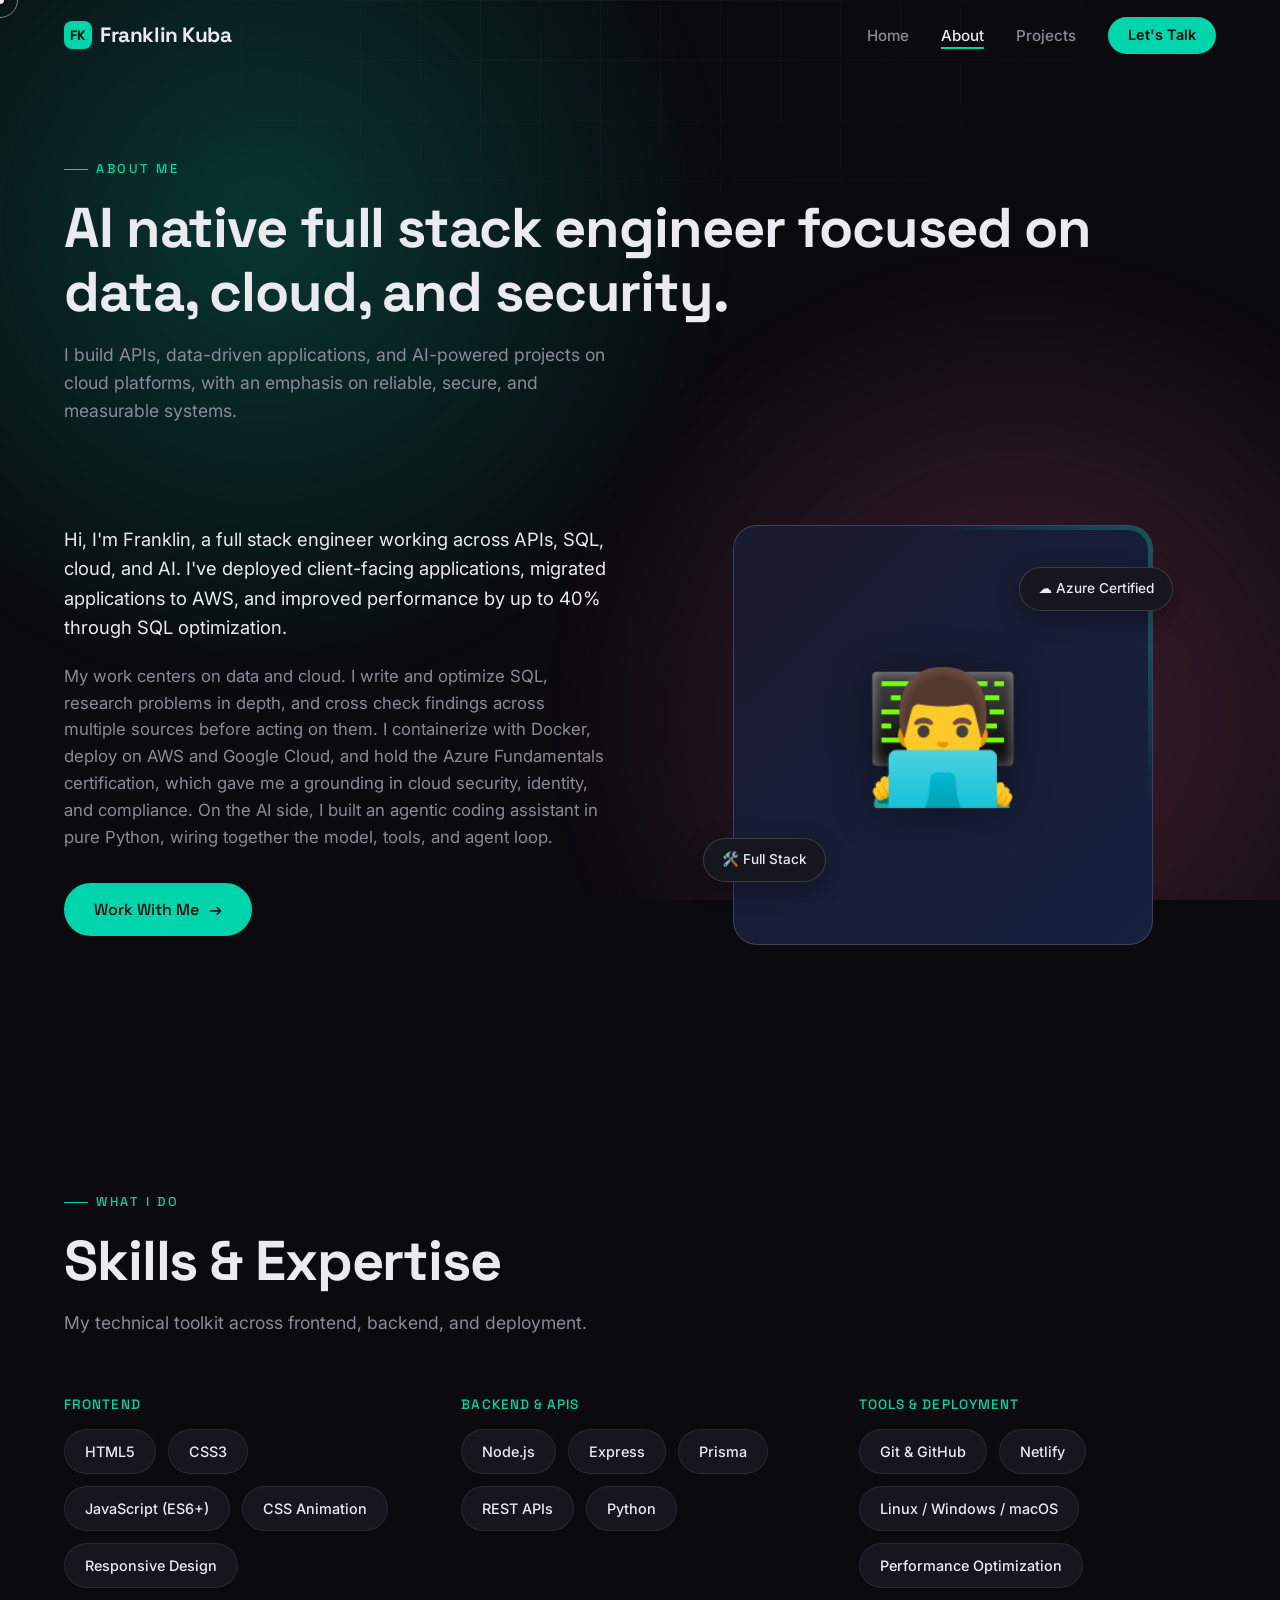
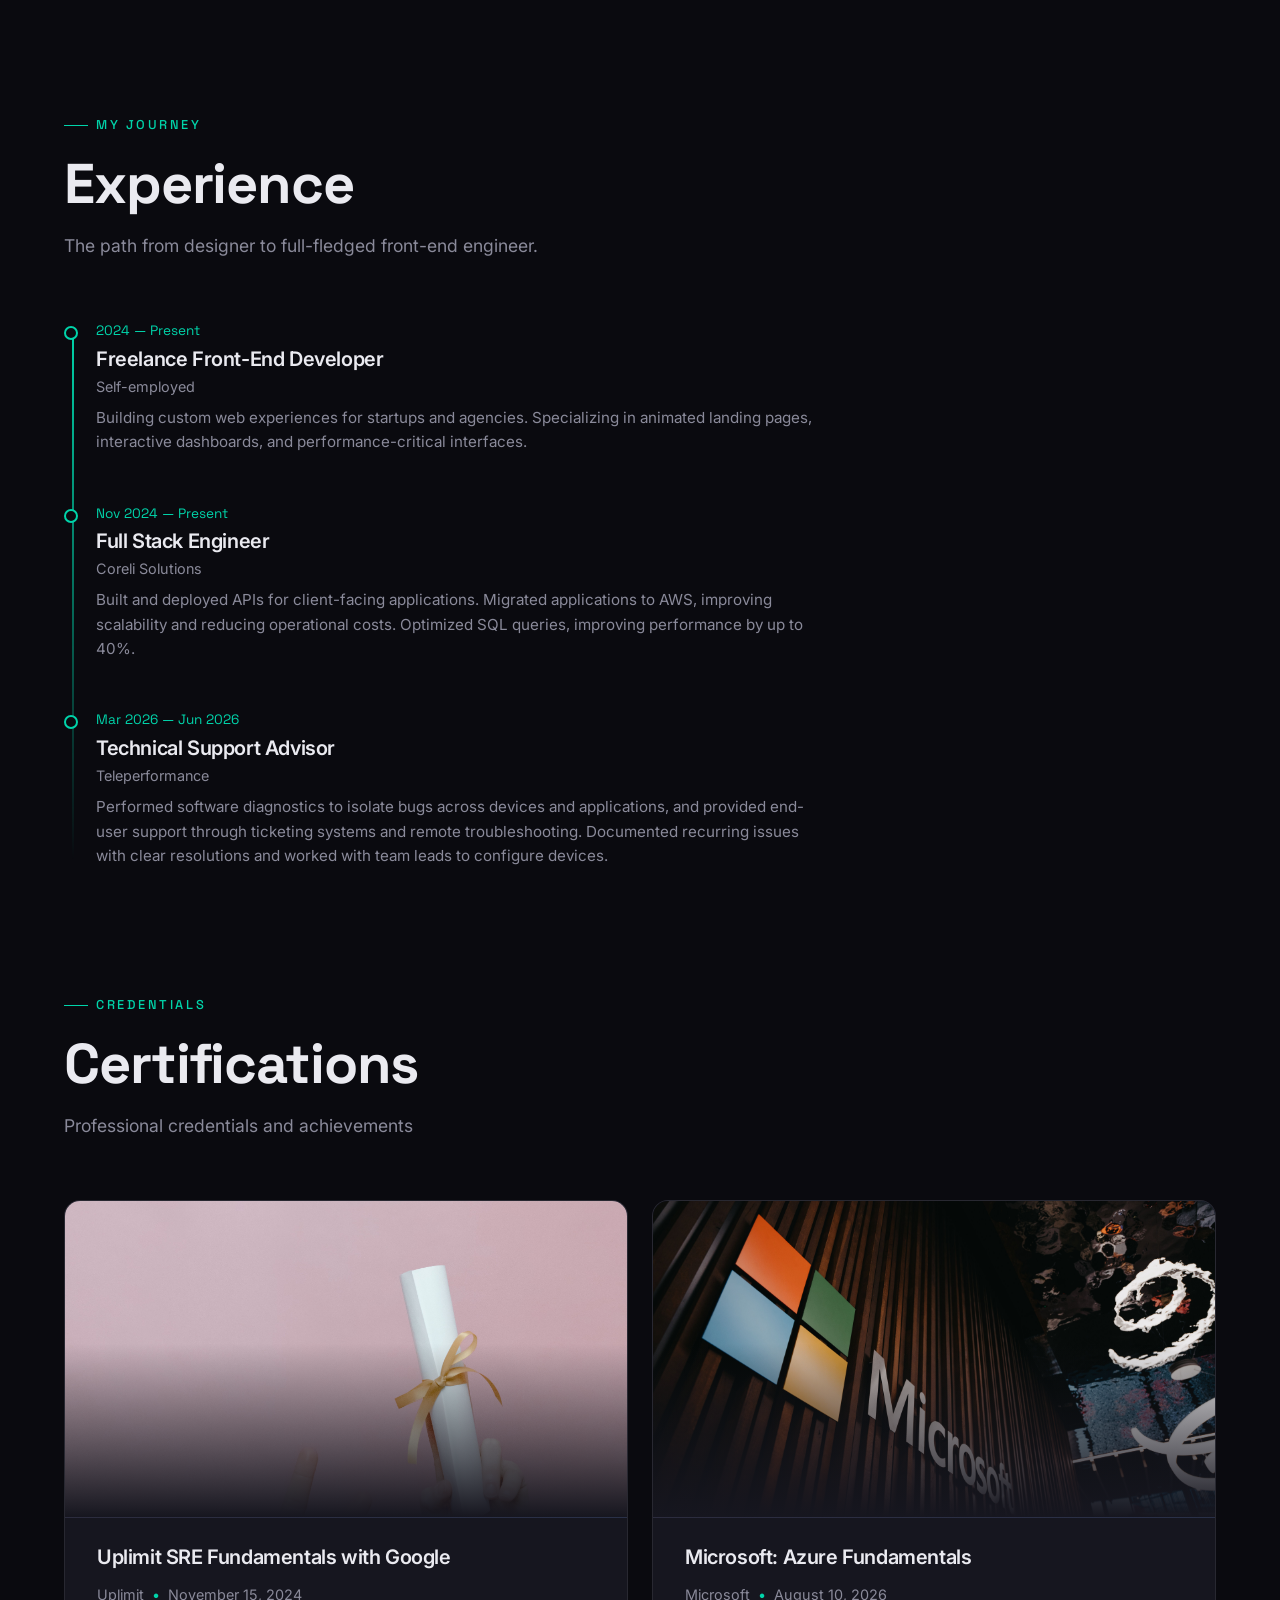
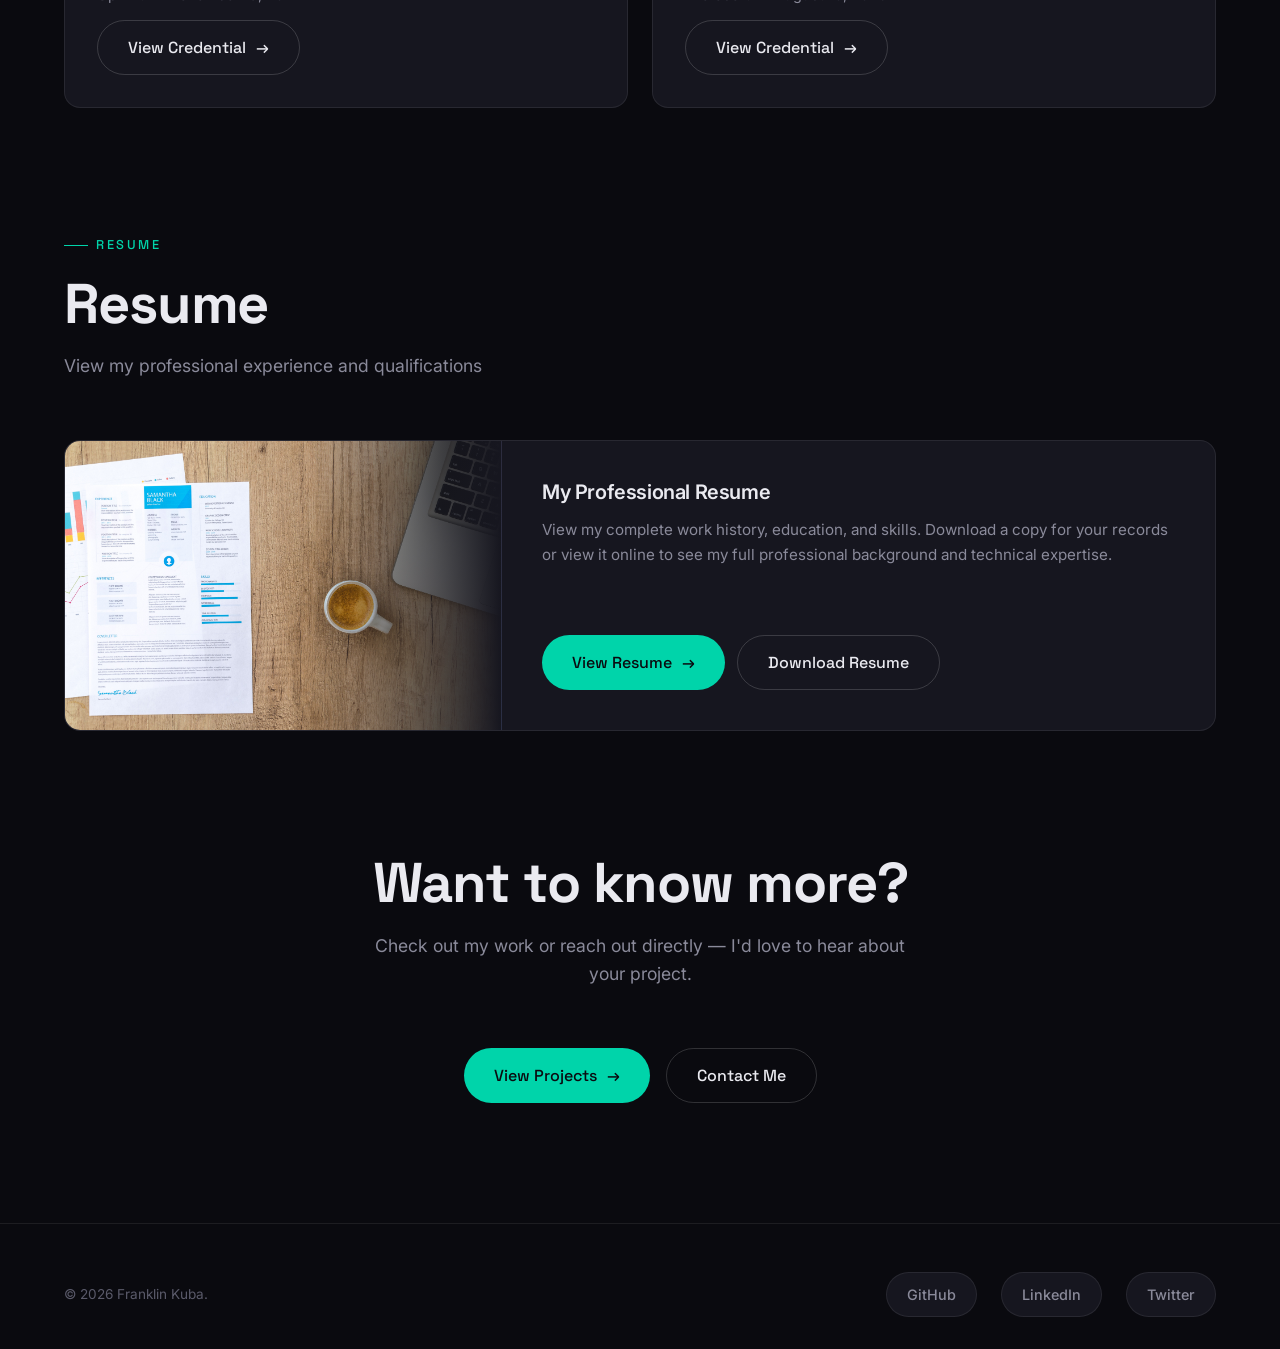
==== commit 85c9aa02: "Replaced resume path" ====
--- a/pages/about.html
+++ b/pages/about.html
@@ -6,7 +6,7 @@
     <meta name="viewport" content="width=device-width, initial-scale=1.0" />
     <link rel="stylesheet" href="../css/general.css" />
     <link rel="stylesheet" href="../css/about.css" />
-    <title>About — Franklin Kuba</title>
+    <title>About</title>
   </head>
   <body>
     <div class="loader">
@@ -302,14 +302,14 @@
                 </p>
                 <div class="info-card-actions">
                   <a
-                    href="/docs/Franklin_kuba_resume_oct_13.pdf"
+                    href="/docs/Franklin_kuba_resume.pdf"
                     target="_blank"
                     rel="noopener noreferrer"
                     class="btn btn-primary"
                     >View Resume <span>→</span></a
                   >
                   <a
-                    href="/docs/Franklin_kuba_resume_oct_13.pdf"
+                    href="/docs/Franklin_kuba_resume.pdf"
                     download
                     class="btn btn-ghost"
                     >Download Resume</a
